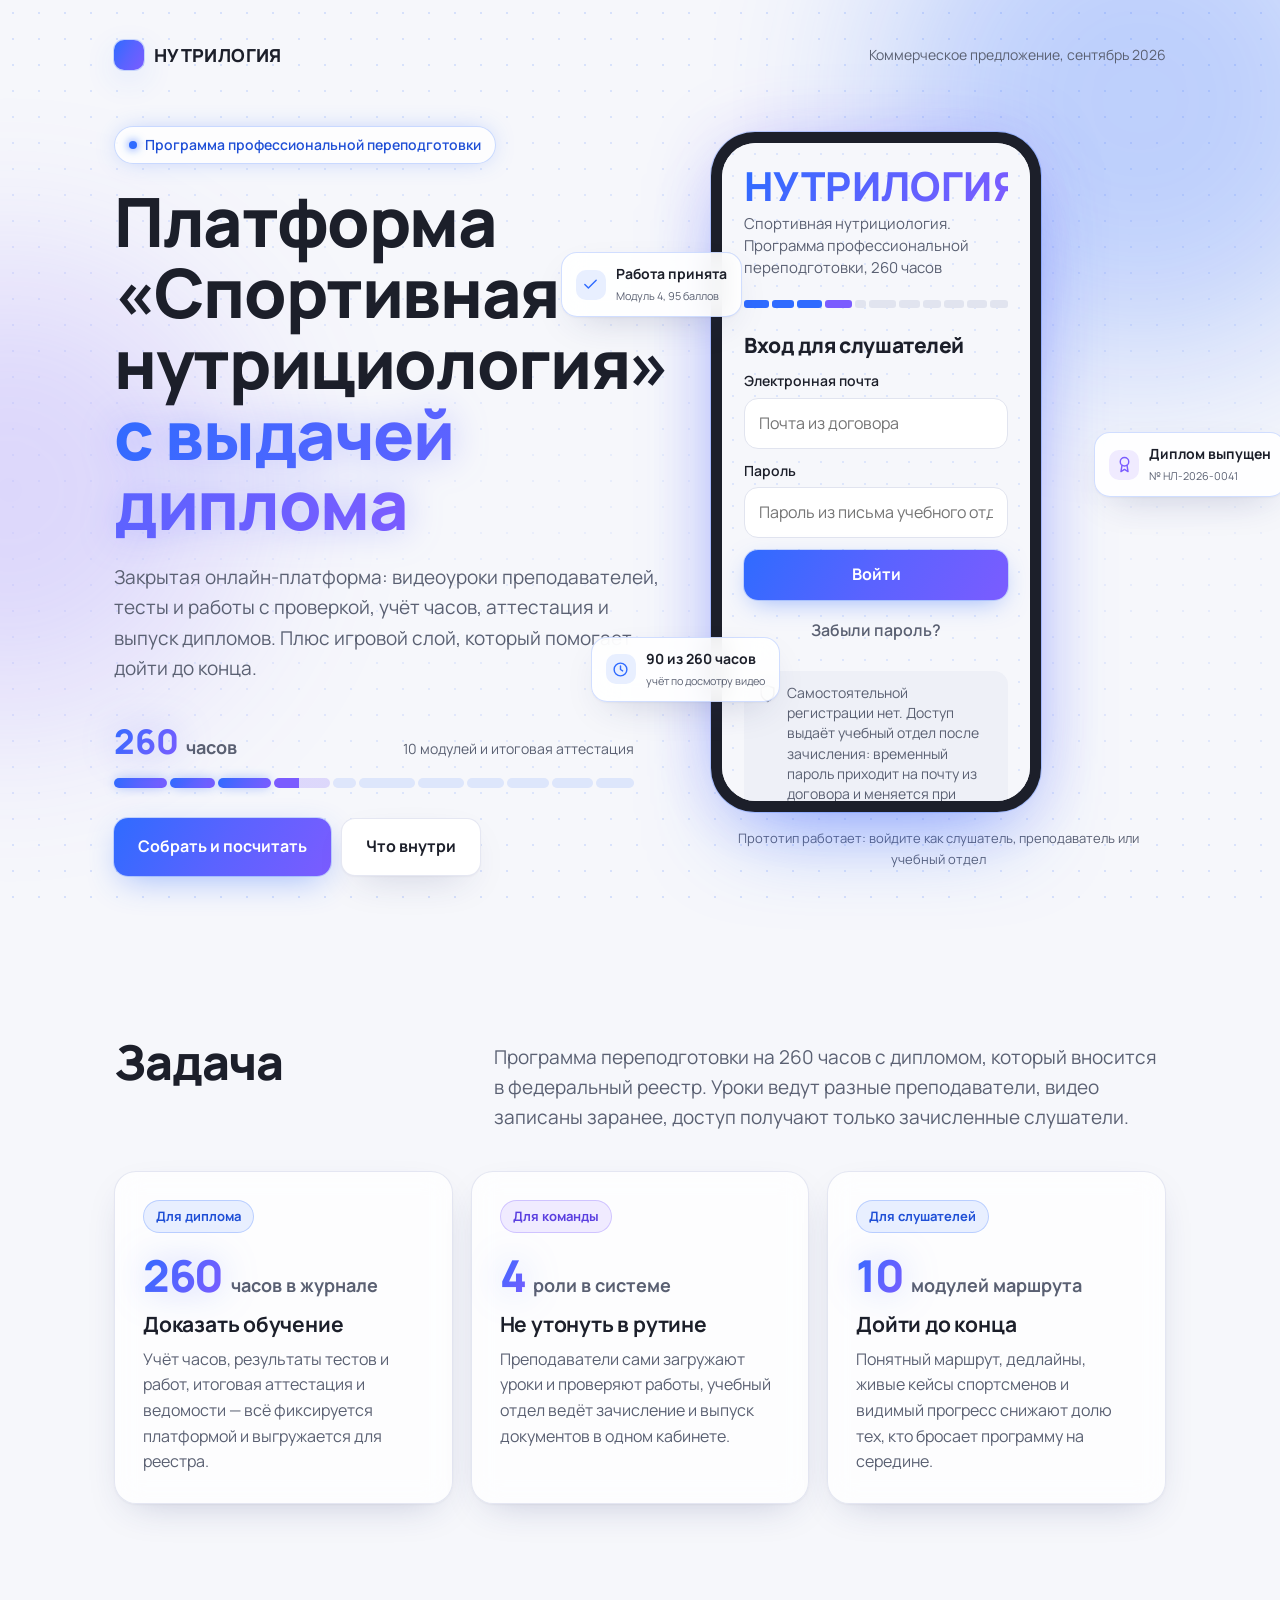
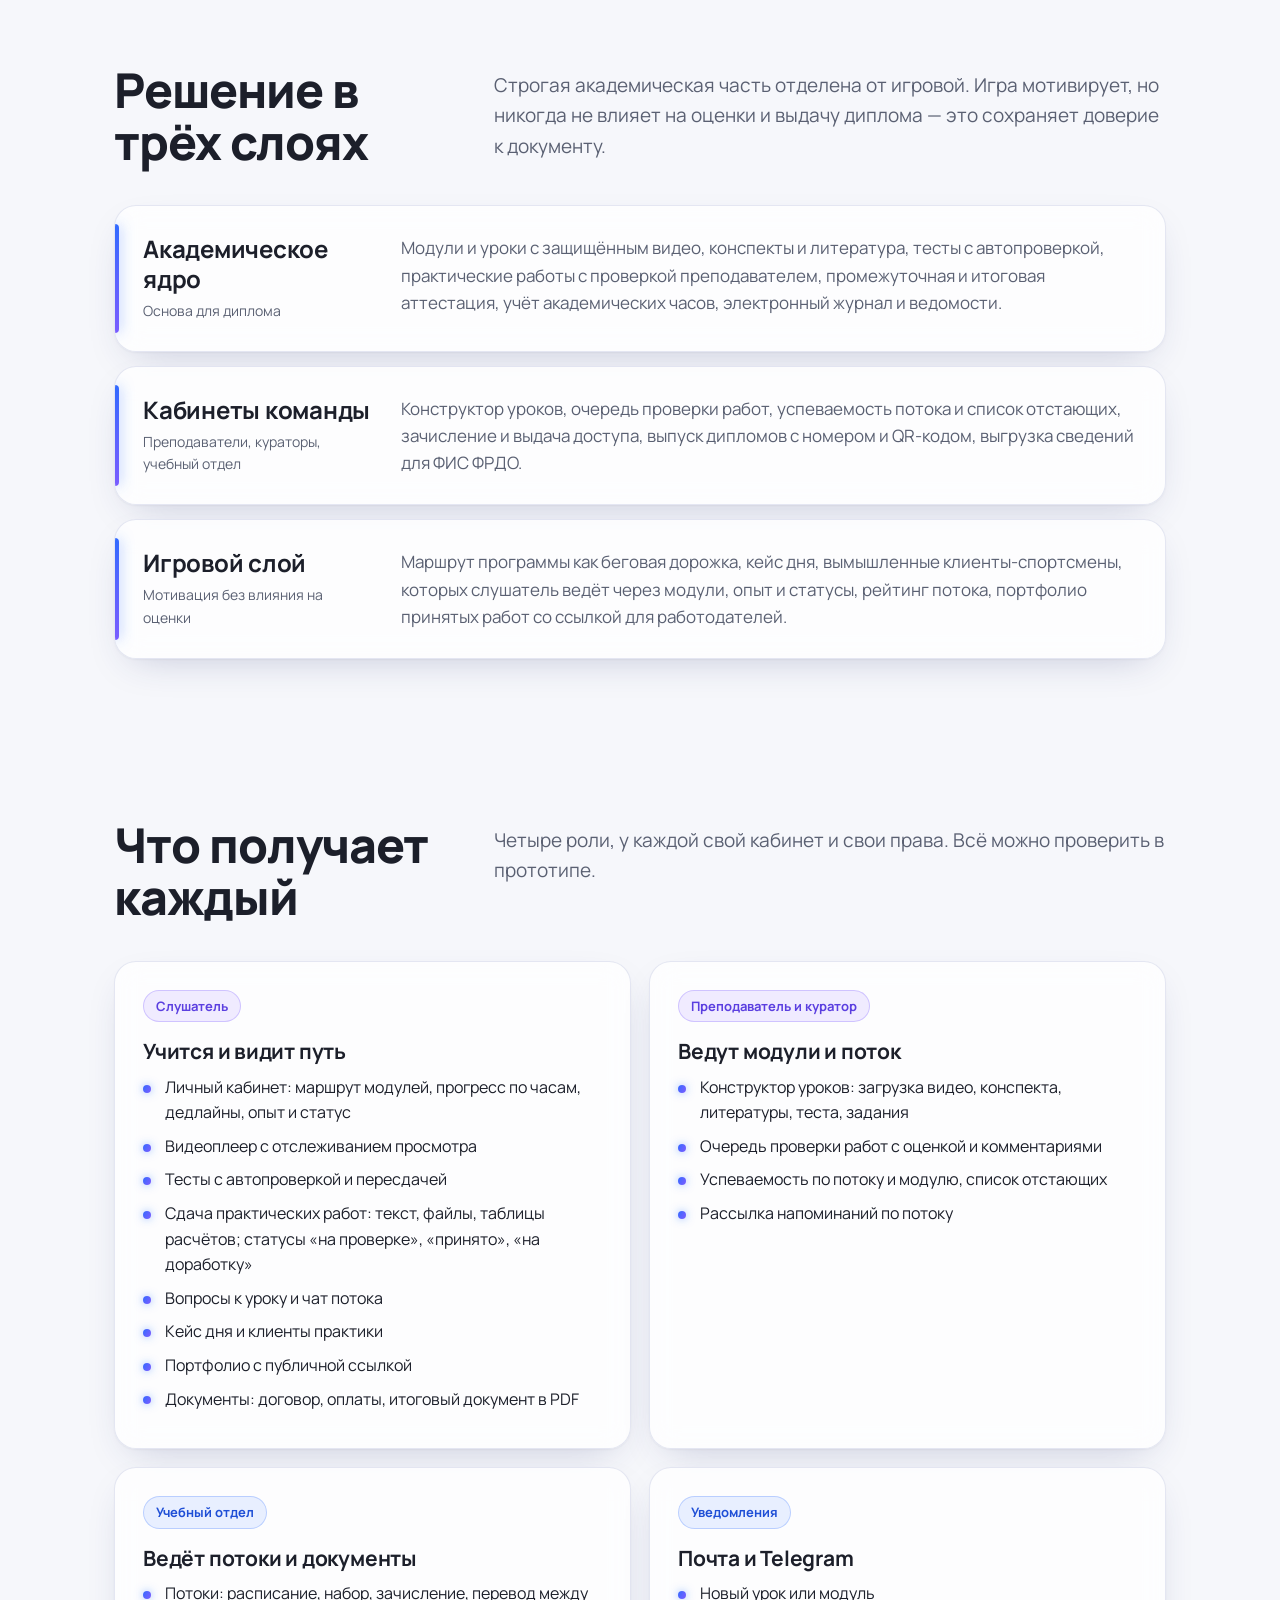
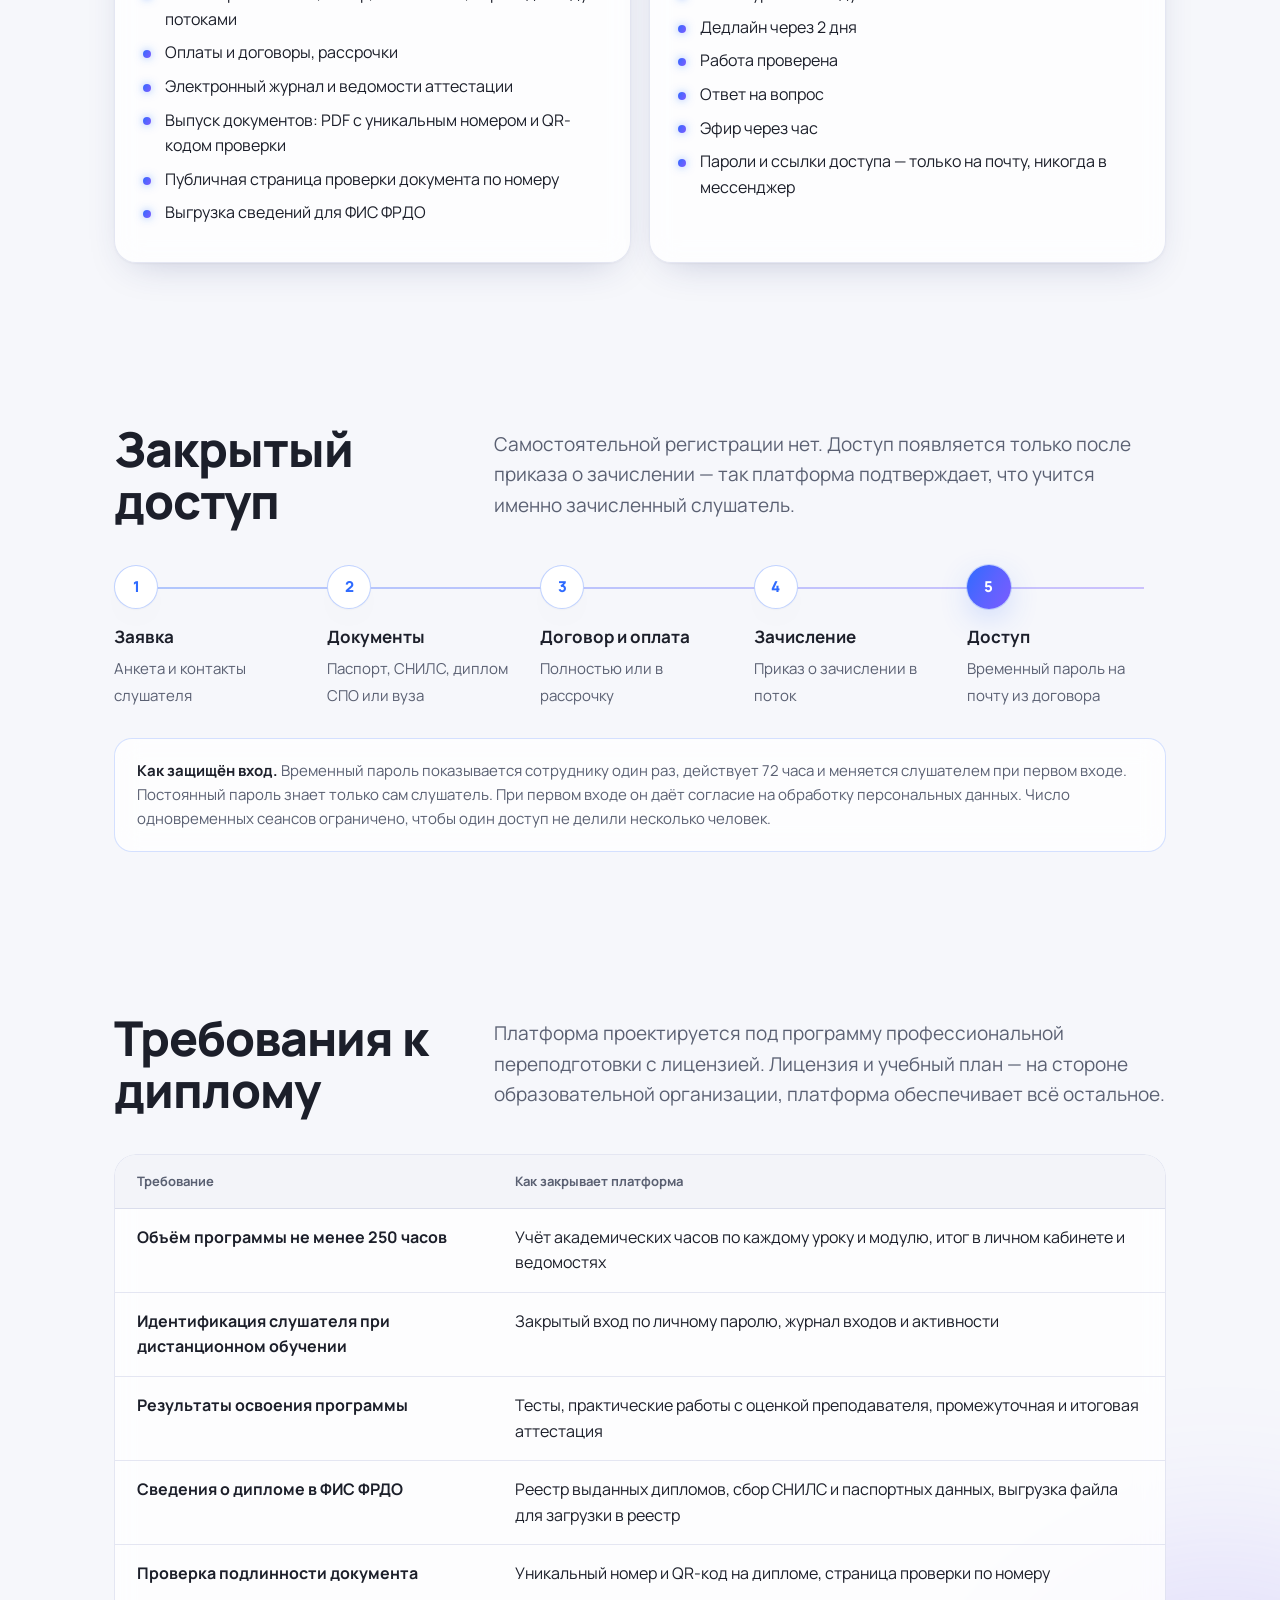
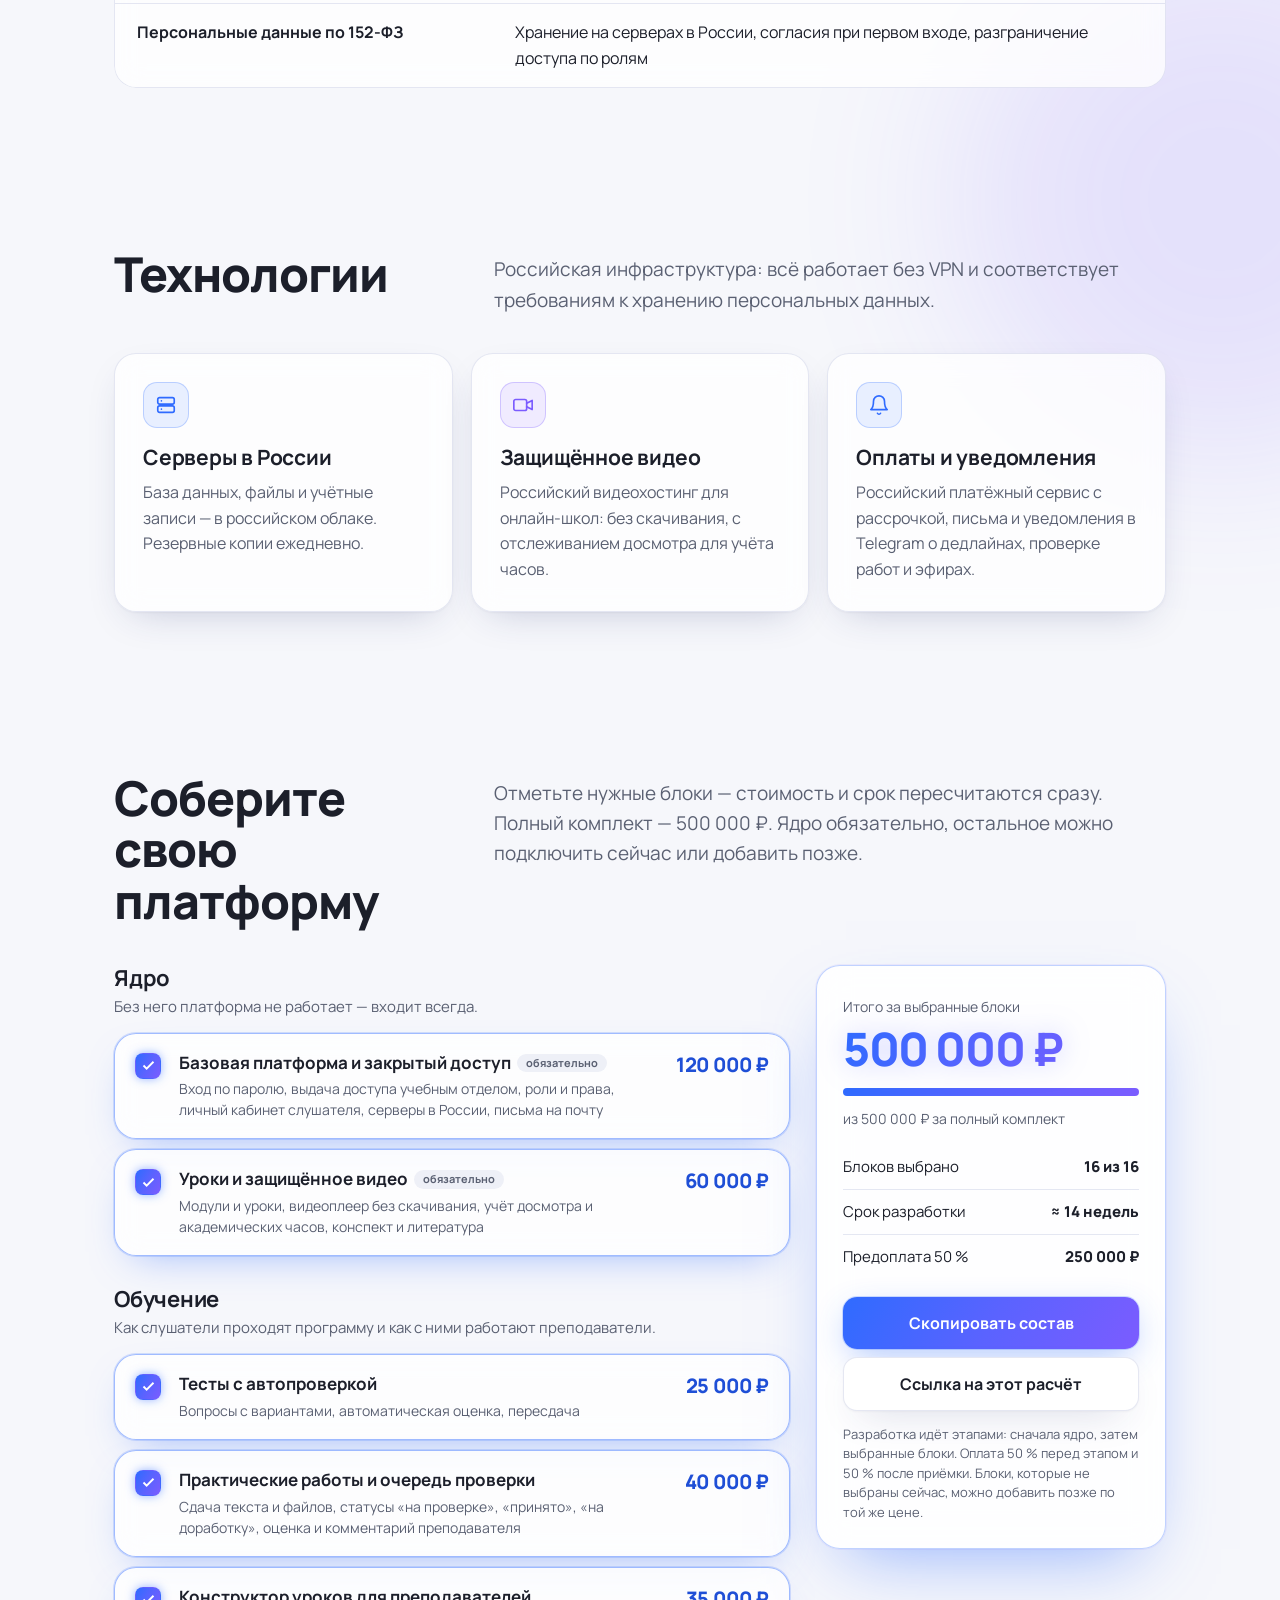
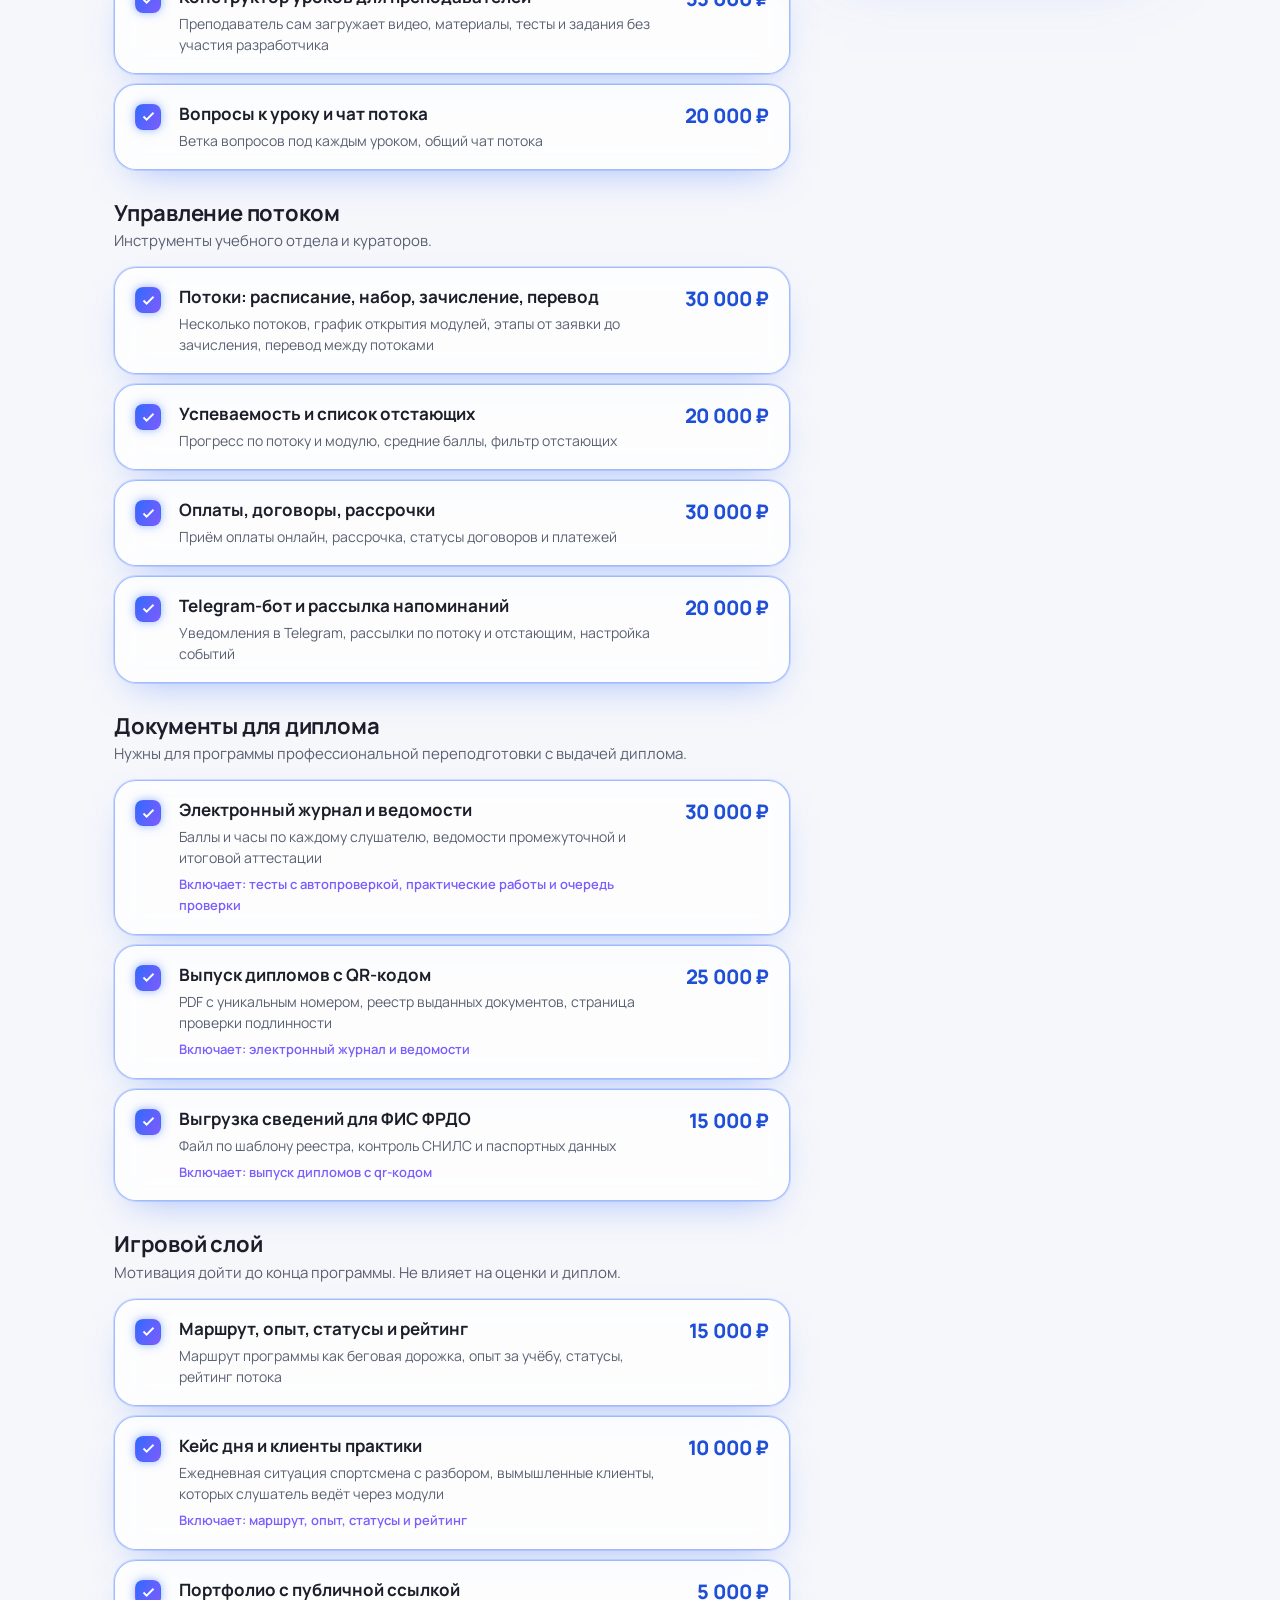
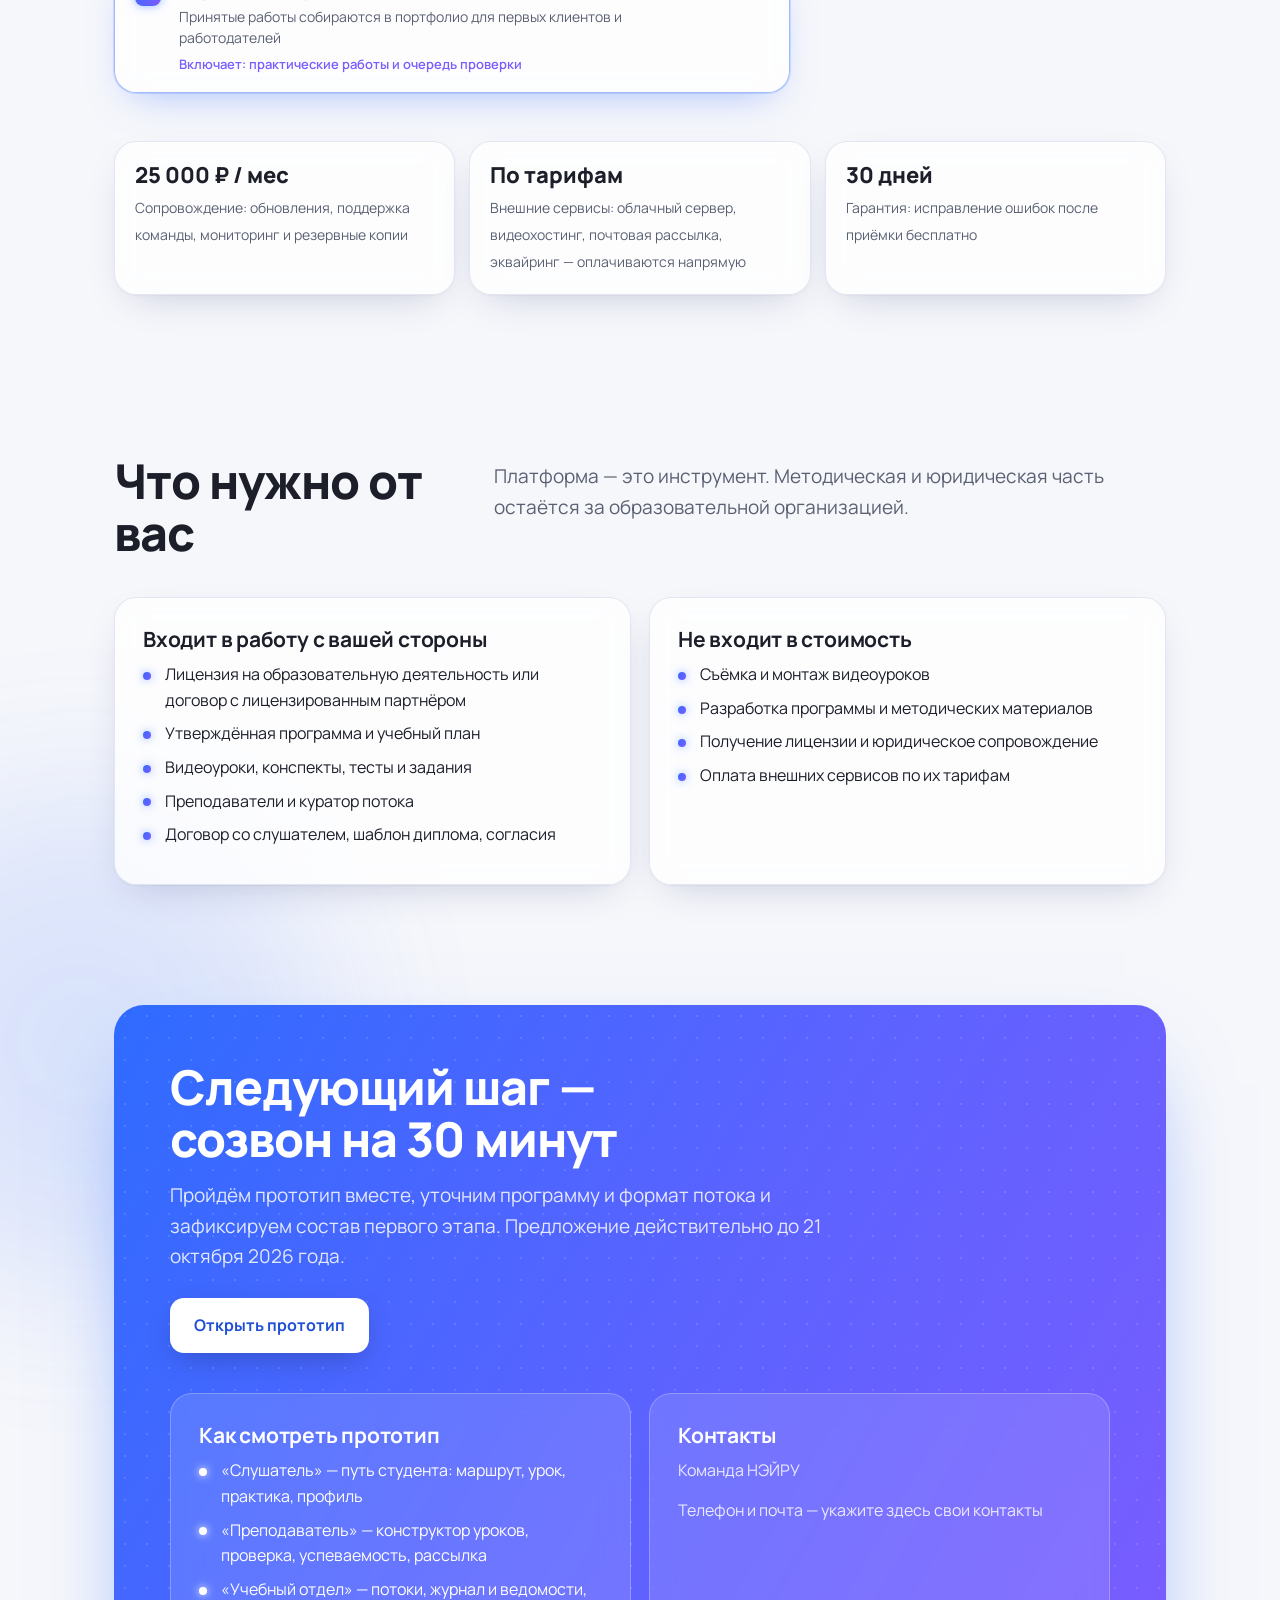
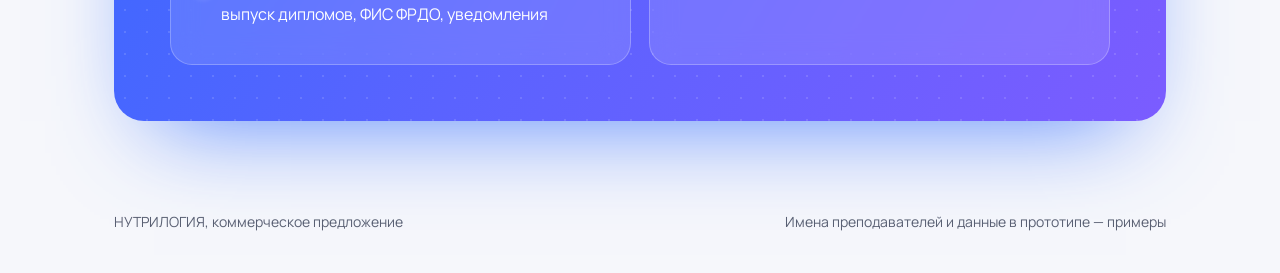
==== index.html @ 63c5af73 "Add files via upload" ====
<!doctype html>
<html lang="ru">
<head>
<meta charset="utf-8">
<meta name="viewport" content="width=device-width, initial-scale=1, viewport-fit=cover">
<title>НУТРИЛОГИЯ — коммерческое предложение</title>
<meta name="description" content="Платформа профессиональной переподготовки «Спортивная нутрициология»: коммерческое предложение и прототип.">
<link rel="preconnect" href="https://fonts.googleapis.com">
<link rel="preconnect" href="https://fonts.gstatic.com" crossorigin>
<link href="https://fonts.googleapis.com/css2?family=Manrope:wght@400;500;600;700;800&display=swap" rel="stylesheet">
<style>
:root{
  color-scheme:light;
  --bg:#F6F7FB; --surface:rgba(255,255,255,.78); --solid:#FFFFFF; --surface2:#EEF0F7;
  --ink:#1C1F2A; --muted:#5A6072; --line:rgba(70,86,160,.14);
  --blue:#2F6BFF; --blue-d:#1F4FD6; --violet:#7B5CFF;
  --blue-soft:#E8EFFF; --violet-soft:#F0EBFF;
  --grad:linear-gradient(120deg,#2F6BFF 0%,#5A63FF 50%,#7B5CFF 100%);
  --glow:0 0 0 1px rgba(47,107,255,.22),0 10px 34px -8px rgba(47,107,255,.45);
  --shadow:0 1px 2px rgba(28,31,42,.04),0 14px 40px -18px rgba(40,50,110,.28);
  --font:'Manrope','Segoe UI',Roboto,Arial,sans-serif;
  box-sizing:border-box;
  padding-top:env(safe-area-inset-top,0px);
  padding-bottom:env(safe-area-inset-bottom,0px);
}
html{scroll-padding-top:env(safe-area-inset-top,0px);scroll-behavior:smooth}
*,*::before,*::after{box-sizing:inherit}
body{margin:0;background:var(--bg);color:var(--ink);font-family:var(--font);font-size:17px;line-height:1.6;-webkit-font-smoothing:antialiased;position:relative;overflow-x:hidden}
body::before{content:"";position:fixed;inset:0;z-index:-2;background-image:radial-gradient(rgba(47,107,255,.16) 1px,transparent 1.2px);background-size:26px 26px;mask-image:linear-gradient(180deg,#000 0%,rgba(0,0,0,.35) 60%,#000 100%);-webkit-mask-image:linear-gradient(180deg,#000 0%,rgba(0,0,0,.35) 60%,#000 100%)}
.bgfx{position:absolute;inset:0;overflow:hidden;z-index:-1;pointer-events:none}
html{overflow-x:hidden}
.blob{position:absolute;z-index:-1;border-radius:50%;filter:blur(90px);opacity:.45;pointer-events:none}
.b1{width:520px;height:520px;background:#2F6BFF;top:-160px;right:-120px;opacity:.28}
.b2{width:460px;height:460px;background:#7B5CFF;top:260px;left:-220px;opacity:.2}
.b3{width:520px;height:520px;background:#7B5CFF;right:-200px;top:48%;opacity:.14}
.b4{width:480px;height:480px;background:#2F6BFF;left:-160px;bottom:6%;opacity:.14}
a{color:inherit}
a:focus-visible,button:focus-visible{outline:3px solid var(--blue);outline-offset:3px;border-radius:8px}
.wrap{max-width:1100px;margin:0 auto;padding:0 24px}
h1,h2,h3{font-family:var(--font);font-weight:800;margin:0;letter-spacing:-.02em}
h1{font-size:clamp(40px,5.4vw,68px);line-height:1.04}
h2{font-size:clamp(32px,4vw,48px);line-height:1.08}
h3{font-size:21px;line-height:1.25;font-weight:700;letter-spacing:-.01em}
p{margin:0 0 14px}
.lead{font-size:19px;line-height:1.6;color:var(--muted);max-width:56ch}
.gr{background:var(--grad);-webkit-background-clip:text;background-clip:text;color:transparent;filter:drop-shadow(0 0 18px rgba(90,99,255,.35))}
.num{font-weight:800;letter-spacing:-.02em}

/* glass card */
.glass,.box,.layer,.blk,.tbl,.extra div,.stage{background:var(--surface);-webkit-backdrop-filter:blur(14px);backdrop-filter:blur(14px);border:1px solid var(--line);border-radius:22px;box-shadow:var(--shadow)}
.float-hover{transition:transform .25s ease,box-shadow .25s ease}
.box,.layer{transition:transform .25s ease,box-shadow .25s ease}
.box:hover,.layer:hover{transform:translateY(-3px);box-shadow:0 1px 2px rgba(28,31,42,.04),0 22px 50px -20px rgba(40,50,110,.38)}

/* hero */
.hero{position:relative;padding:40px 0 80px}
.nav{display:flex;justify-content:space-between;align-items:center;margin-bottom:56px}
.logo{display:flex;align-items:center;gap:10px;font-weight:800;font-size:18px;letter-spacing:.02em}
.logo i{width:30px;height:30px;border-radius:10px;background:var(--grad);box-shadow:var(--glow);display:block}
.nav span{font-size:14px;color:var(--muted)}
.hero .grid{display:grid;grid-template-columns:1.1fr .9fr;gap:40px;align-items:center}
.pill{display:inline-flex;align-items:center;gap:8px;border-radius:999px;padding:7px 14px;font-size:14px;font-weight:600;background:var(--surface);border:1px solid rgba(47,107,255,.25);color:var(--blue-d);margin-bottom:22px;box-shadow:0 0 24px -6px rgba(47,107,255,.35)}
.pill i{width:8px;height:8px;border-radius:50%;background:var(--blue);box-shadow:0 0 10px var(--blue)}
.hero .lead{margin-top:22px}
.prog{max-width:520px;margin:30px 0 30px}
.prog .row{display:flex;justify-content:space-between;align-items:baseline;margin-bottom:10px}
.prog .row b{font-size:34px;font-weight:800}
.prog .row b .u{font-size:18px;color:var(--muted);font-weight:700}
.prog .row small{color:var(--muted);font-size:14px}
.track{display:flex;gap:3px}
.track i{height:10px;border-radius:5px;background:rgba(47,107,255,.12)}
.track i.d{background:var(--grad);box-shadow:0 0 12px -2px rgba(47,107,255,.6)}
.track i.c{background:linear-gradient(90deg,#7B5CFF 45%,rgba(123,92,255,.2) 45%)}
.ctas{display:flex;gap:10px;flex-wrap:wrap}
.btn{display:inline-flex;align-items:center;justify-content:center;gap:8px;border-radius:14px;padding:15px 24px;font-weight:700;font-size:16px;text-decoration:none;border:0;cursor:pointer;font-family:var(--font);transition:transform .15s,box-shadow .2s}
.btn:active{transform:scale(.98)}
.btn-main{background:var(--grad);color:#fff;box-shadow:var(--glow)}
.btn-main:hover{box-shadow:0 0 0 1px rgba(47,107,255,.3),0 14px 44px -8px rgba(90,99,255,.65)}
.btn-line{background:var(--solid);color:var(--ink);border:1px solid var(--line);box-shadow:var(--shadow)}
.btn-line:hover{border-color:rgba(47,107,255,.4)}
.stage-wrap{position:relative;justify-self:center}
.phone{width:330px;height:680px;border-radius:44px;background:#1C1F2A;padding:11px;box-shadow:0 0 0 1px rgba(47,107,255,.25),0 40px 90px -30px rgba(47,107,255,.55),0 0 80px -20px rgba(123,92,255,.4);position:relative}
.phone iframe{width:100%;height:100%;border:0;border-radius:34px;background:#F6F7FB;display:block}
.chipf{position:absolute;display:flex;gap:10px;align-items:center;background:rgba(255,255,255,.9);-webkit-backdrop-filter:blur(12px);backdrop-filter:blur(12px);border:1px solid rgba(47,107,255,.22);border-radius:16px;padding:10px 14px;font-size:13px;box-shadow:var(--shadow);white-space:nowrap;animation:hover 6s ease-in-out infinite}
.chipf b{display:block;font-size:14px}
.chipf small{color:var(--muted)}
.chipf .ic{width:30px;height:30px;border-radius:10px;display:grid;place-items:center;flex:none}
.chipf .ic svg{width:17px;height:17px;stroke:currentColor;fill:none;stroke-width:2;stroke-linecap:round;stroke-linejoin:round}
.cf1{left:-150px;top:120px}
.cf2{right:-120px;top:300px;animation-delay:-2s}
.cf3{left:-120px;bottom:110px;animation-delay:-4s}
.ic-b{background:var(--blue-soft);color:var(--blue)}
.ic-v{background:var(--violet-soft);color:var(--violet)}
@keyframes hover{50%{transform:translateY(-8px)}}
.phone-cap{text-align:center;font-size:13px;color:var(--muted);margin-top:16px}

/* sections */
section.s{padding:80px 0;position:relative}
.s-head{display:grid;grid-template-columns:340px 1fr;gap:40px;align-items:start;margin-bottom:38px}
.s-head .lead{margin:6px 0 0}
.grid2{display:grid;grid-template-columns:repeat(2,1fr);gap:18px}
.grid3{display:grid;grid-template-columns:repeat(3,1fr);gap:18px}
.box{padding:28px}
.box h3{margin-bottom:10px}
.big{display:block;font-size:44px;font-weight:800;line-height:1;letter-spacing:-.03em;margin:4px 0 14px}
.big small{font-size:18px;color:var(--muted);font-weight:700;letter-spacing:0}
.box ul{margin:0;padding:0;list-style:none}
.box li{margin-bottom:8px;padding-left:22px;position:relative;font-size:16px}
.box li::before{content:"";position:absolute;left:0;top:.62em;width:8px;height:8px;border-radius:50%;background:var(--grad);box-shadow:0 0 8px rgba(47,107,255,.5)}
.box p{color:var(--muted);font-size:16px}
.box p:last-child{margin-bottom:0}
.tag{display:inline-flex;align-items:center;gap:6px;border-radius:999px;padding:5px 12px;font-size:13px;font-weight:700;margin-bottom:16px;border:1px solid}
.t-blue{background:var(--blue-soft);color:var(--blue-d);border-color:rgba(47,107,255,.25)}
.t-vio{background:var(--violet-soft);color:#5B3FE0;border-color:rgba(123,92,255,.28)}
.bi{width:46px;height:46px;border-radius:14px;display:grid;place-items:center;margin-bottom:16px;border:1px solid rgba(47,107,255,.25);background:var(--blue-soft);color:var(--blue)}
.bi.v{border-color:rgba(123,92,255,.28);background:var(--violet-soft);color:var(--violet)}
.bi svg{width:22px;height:22px;stroke:currentColor;fill:none;stroke-width:1.8;stroke-linecap:round;stroke-linejoin:round}

.layers{display:grid;gap:14px}
.layer{display:grid;grid-template-columns:230px 1fr;gap:28px;padding:28px;position:relative;overflow:hidden}
.layer::before{content:"";position:absolute;left:0;top:18px;bottom:18px;width:4px;border-radius:0 4px 4px 0;background:var(--grad);box-shadow:0 0 14px rgba(47,107,255,.6)}
.layer h3{font-size:24px}
.layer .k{font-size:14px;color:var(--muted);margin-top:6px}
.layer p{margin:0;color:var(--muted)}

.flow{display:grid;grid-template-columns:repeat(5,1fr);gap:14px;position:relative}
.flow::before{content:"";position:absolute;left:22px;right:22px;top:22px;height:2px;background:linear-gradient(90deg,#2F6BFF,#7B5CFF);opacity:.35}
.flow div{position:relative}
.flow .n{width:44px;height:44px;border-radius:50%;display:grid;place-items:center;font-weight:800;background:var(--solid);border:1px solid rgba(47,107,255,.3);color:var(--blue);margin-bottom:14px;position:relative;box-shadow:var(--shadow)}
.flow div:last-child .n{background:var(--grad);color:#fff;border:0;box-shadow:var(--glow)}
.flow b{display:block;font-size:17px;margin-bottom:4px}
.flow span{font-size:15px;color:var(--muted)}
.note{background:var(--surface);-webkit-backdrop-filter:blur(12px);backdrop-filter:blur(12px);border:1px solid rgba(47,107,255,.2);border-radius:18px;padding:20px 22px;font-size:15px;color:var(--muted);margin-top:30px}
.note b{color:var(--ink)}

.tbl{width:100%;border-collapse:separate;border-spacing:0;overflow:hidden}
.tbl th,.tbl td{text-align:left;padding:16px 22px;border-bottom:1px solid var(--line);vertical-align:top;font-size:16px}
.tbl th{font-size:13px;color:var(--muted);font-weight:700;background:rgba(238,240,247,.7)}
.tbl tr:last-child td{border-bottom:0}
.tbl td:first-child{font-weight:700;width:36%}
.scroll{overflow-x:auto;border-radius:22px}

.extra{display:grid;grid-template-columns:repeat(3,1fr);gap:14px;margin-top:18px}
.extra div{padding:20px}
.extra b{display:block;font-size:22px;font-weight:800;line-height:1.2;margin-bottom:4px}
.extra span{font-size:14px;color:var(--muted)}

/* конструктор */
.cfg{display:grid;grid-template-columns:1fr 350px;gap:26px;align-items:start}
.grp{margin-bottom:30px}
.grp h3{font-size:22px;margin-bottom:2px}
.grp>p{color:var(--muted);font-size:15px;margin:0 0 14px}
.blk{display:grid;grid-template-columns:28px 1fr auto;gap:16px;align-items:start;padding:18px 20px;margin-bottom:10px;cursor:pointer;transition:border-color .2s,box-shadow .2s,transform .2s;position:relative}
.blk:hover{transform:translateY(-2px)}
.blk.on{border-color:rgba(47,107,255,.45);box-shadow:0 0 0 1px rgba(47,107,255,.18),0 16px 40px -20px rgba(47,107,255,.5)}
.blk.req{cursor:default}
.blk input{position:absolute;opacity:0;pointer-events:none}
.box-ch{width:26px;height:26px;border-radius:8px;border:1.5px solid rgba(70,86,160,.3);display:grid;place-items:center;margin-top:1px;background:var(--solid)}
.box-ch svg{width:15px;height:15px;stroke:#fff;stroke-width:3;fill:none;opacity:0}
.blk.on .box-ch{background:var(--grad);border-color:transparent;box-shadow:0 0 10px rgba(47,107,255,.5)}
.blk.on .box-ch svg{opacity:1}
.blk:has(input:focus-visible){outline:3px solid var(--blue);outline-offset:2px}
.blk b{display:block;font-size:17px;line-height:1.35}
.blk .d{display:block;color:var(--muted);font-size:14px;margin-top:4px;line-height:1.5}
.blk .dep{display:block;color:var(--violet);font-size:13px;margin-top:6px;font-weight:600}
.blk .pr{font-weight:800;font-size:20px;white-space:nowrap;line-height:1.3;letter-spacing:-.01em}
.blk.on .pr{color:var(--blue-d)}
.blk .req-t{display:inline-block;font-size:11px;font-weight:700;border-radius:999px;padding:2px 9px;background:var(--surface2);color:var(--muted);margin-left:6px;vertical-align:2px}
.sum{position:sticky;top:20px;background:rgba(255,255,255,.88);-webkit-backdrop-filter:blur(16px);backdrop-filter:blur(16px);border:1px solid rgba(47,107,255,.3);border-radius:24px;padding:26px;box-shadow:0 0 0 1px rgba(123,92,255,.08),0 30px 70px -30px rgba(47,107,255,.55)}
.sum small{color:var(--muted);font-size:14px}
.sum .v{font-weight:800;font-size:46px;line-height:1.05;margin:6px 0 2px;letter-spacing:-.03em;background:var(--grad);-webkit-background-clip:text;background-clip:text;color:transparent;filter:drop-shadow(0 0 14px rgba(90,99,255,.3))}
.sum .bar{height:8px;border-radius:4px;background:rgba(47,107,255,.12);overflow:hidden;margin:14px 0 8px}
.sum .bar i{display:block;height:100%;background:var(--grad);box-shadow:0 0 12px rgba(47,107,255,.6);transition:width .3s}
.sum .row{display:flex;justify-content:space-between;font-size:15px;padding:10px 0;border-bottom:1px solid var(--line)}
.sum .row:last-of-type{border:0}
.sum .row b{font-weight:800}
.sum .warn{background:var(--violet-soft);border:1px solid rgba(123,92,255,.25);color:#4B3AAE;border-radius:14px;padding:12px 14px;font-size:13px;margin-top:12px;line-height:1.5}
.sum .btns{display:grid;gap:8px;margin-top:18px}
.sum .pay{font-size:13px;color:var(--muted);margin-top:14px;line-height:1.5}
.mbar{display:none}

/* final */
.final{position:relative;padding:40px 0 90px}
.final-card{position:relative;overflow:hidden;border-radius:30px;padding:56px;background:var(--grad);color:#fff;box-shadow:0 40px 90px -40px rgba(47,107,255,.8)}
.final-card::before{content:"";position:absolute;inset:0;background-image:radial-gradient(rgba(255,255,255,.22) 1px,transparent 1.2px);background-size:22px 22px;opacity:.6}
.final-card>*{position:relative}
.final-card h2{max-width:18ch}
.final-card .lead{color:rgba(255,255,255,.85);margin:16px 0 26px}
.final-card .btn-main{background:#fff;color:var(--blue-d);box-shadow:0 10px 30px -8px rgba(0,0,0,.25)}
.final-card .grid2{margin-top:40px}
.final-card .box{background:rgba(255,255,255,.12);border-color:rgba(255,255,255,.25);box-shadow:none;color:#fff}
.final-card .box li::before{background:#fff;box-shadow:0 0 8px #fff}
.final-card .box p{color:rgba(255,255,255,.85)}
footer{padding:0 0 40px;font-size:14px;color:var(--muted)}
footer .wrap{display:flex;justify-content:space-between;gap:16px;flex-wrap:wrap}

.mob-proto{display:none}
@media (max-width:1100px){.cf1,.cf3{left:-60px}.cf2{right:-40px}}
@media (max-width:900px){
  .hero .grid{grid-template-columns:1fr}
  .stage-wrap,.phone-cap{display:none}
  .mob-proto{display:inline-flex}
  .s-head{grid-template-columns:1fr;gap:12px}
  .grid3{grid-template-columns:1fr}
  .layer{grid-template-columns:1fr;gap:10px}
  .flow{grid-template-columns:1fr;gap:18px}
  .flow::before{left:21px;right:auto;top:22px;bottom:22px;width:2px;height:auto;background:linear-gradient(180deg,#2F6BFF,#7B5CFF)}
  .flow div{display:grid;grid-template-columns:44px 1fr;column-gap:14px}
  .flow .n{grid-row:span 2;margin:0}
  .cfg{grid-template-columns:1fr}
  .sum{position:static}
  .blk{grid-template-columns:28px 1fr;gap:4px 14px}
  .blk .pr{grid-column:2;font-size:19px}
  .extra{grid-template-columns:1fr}
  .final-card{padding:34px 24px}
  .mbar{display:flex;position:fixed;left:0;right:0;bottom:0;z-index:10;align-items:center;justify-content:space-between;gap:12px;background:rgba(255,255,255,.9);-webkit-backdrop-filter:blur(14px);backdrop-filter:blur(14px);border-top:1px solid rgba(47,107,255,.2);padding:12px 18px calc(12px + env(safe-area-inset-bottom,0px))}
  .mbar small{display:block;color:var(--muted);font-size:12px}
  .mbar b{font-size:24px;font-weight:800;background:var(--grad);-webkit-background-clip:text;background-clip:text;color:transparent}
  .mbar .btn{padding:11px 18px}
  body.cfg-hidden .mbar{display:none}
}
@media (max-width:620px){
  .grid2{grid-template-columns:1fr}
  section.s{padding:56px 0}
  .wrap{padding:0 18px}
  .nav{margin-bottom:36px}
}
@media print{.stage-wrap,.phone-cap,.ctas,.mbar,.sum .btns,.blob{display:none}section.s{padding:28px 0;break-inside:avoid}}
@media (prefers-reduced-motion: reduce){html{scroll-behavior:auto}.chipf{animation:none}.box,.layer,.blk{transition:none}}
</style>
</head>
<body>

<div class="bgfx" aria-hidden="true"><div class="blob b1"></div><div class="blob b2"></div><div class="blob b3"></div><div class="blob b4"></div></div>
<header class="hero">
  <div class="wrap">
    <div class="nav"><div class="logo"><i></i>НУТРИЛОГИЯ</div><span>Коммерческое предложение, сентябрь 2026</span></div>
    <div class="grid">
      <div>
        <div class="pill"><i></i>Программа профессиональной переподготовки</div>
        <h1>Платформа «Спортивная нутрициология» <span class="gr">с выдачей диплома</span></h1>
        <p class="lead">Закрытая онлайн-платформа: видеоуроки преподавателей, тесты и работы с проверкой, учёт часов, аттестация и выпуск дипломов. Плюс игровой слой, который помогает дойти до конца.</p>
        <div class="prog" aria-hidden="true">
          <div class="row"><b><span class="gr">260</span> <span class="u">часов</span></b><small>10 модулей и итоговая аттестация</small></div>
          <div class="track"><i class="d" style="flex:28"></i><i class="d" style="flex:24"></i><i class="d" style="flex:28"></i><i class="c" style="flex:30"></i><i style="flex:12"></i><i style="flex:30"></i><i style="flex:24"></i><i style="flex:20"></i><i style="flex:22"></i><i style="flex:22"></i><i style="flex:20"></i></div>
        </div>
        <div class="ctas">
          <a class="btn btn-main" href="#price">Собрать и посчитать</a>
          <a class="btn btn-line mob-proto" href="prototype.html">Открыть прототип</a>
          <a class="btn btn-line" href="#roles">Что внутри</a>
        </div>
      </div>
      <div>
        <div class="stage-wrap">
          <div class="phone"><iframe src="prototype.html" title="Интерактивный прототип платформы" loading="lazy"></iframe></div>
          <div class="chipf cf1"><span class="ic ic-b"><svg viewBox="0 0 24 24"><path d="M20 6 9 17l-5-5"/></svg></span><span><b>Работа принята</b><small>Модуль 4, 95 баллов</small></span></div>
          <div class="chipf cf2"><span class="ic ic-v"><svg viewBox="0 0 24 24"><circle cx="12" cy="8" r="6"/><path d="M15.5 13 17 22l-5-3-5 3 1.5-9"/></svg></span><span><b>Диплом выпущен</b><small>№ НЛ-2026-0041</small></span></div>
          <div class="chipf cf3"><span class="ic ic-b"><svg viewBox="0 0 24 24"><circle cx="12" cy="12" r="9"/><path d="M12 7v5l3 2"/></svg></span><span><b>90 из 260 часов</b><small>учёт по досмотру видео</small></span></div>
        </div>
        <div class="phone-cap">Прототип работает: войдите как слушатель, преподаватель или учебный отдел</div>
      </div>
    </div>
  </div>
</header>

<main>
<section class="s">
  <div class="wrap">
    <div class="s-head">
      <h2>Задача</h2>
      <p class="lead">Программа переподготовки на 260 часов с дипломом, который вносится в федеральный реестр. Уроки ведут разные преподаватели, видео записаны заранее, доступ получают только зачисленные слушатели.</p>
    </div>
    <div class="grid3">
      <div class="box"><span class="tag t-blue">Для диплома</span><span class="big"><span class="gr">260</span> <small>часов в журнале</small></span><h3>Доказать обучение</h3><p>Учёт часов, результаты тестов и работ, итоговая аттестация и ведомости — всё фиксируется платформой и выгружается для реестра.</p></div>
      <div class="box"><span class="tag t-vio">Для команды</span><span class="big"><span class="gr">4</span> <small>роли в системе</small></span><h3>Не утонуть в рутине</h3><p>Преподаватели сами загружают уроки и проверяют работы, учебный отдел ведёт зачисление и выпуск документов в одном кабинете.</p></div>
      <div class="box"><span class="tag t-blue">Для слушателей</span><span class="big"><span class="gr">10</span> <small>модулей маршрута</small></span><h3>Дойти до конца</h3><p>Понятный маршрут, дедлайны, живые кейсы спортсменов и видимый прогресс снижают долю тех, кто бросает программу на середине.</p></div>
    </div>
  </div>
</section>

<section class="s">
  <div class="wrap">
    <div class="s-head">
      <h2>Решение в трёх слоях</h2>
      <p class="lead">Строгая академическая часть отделена от игровой. Игра мотивирует, но никогда не влияет на оценки и выдачу диплома — это сохраняет доверие к документу.</p>
    </div>
    <div class="layers">
      <div class="layer core"><div><h3>Академическое ядро</h3><div class="k">Основа для диплома</div></div>
        <p>Модули и уроки с защищённым видео, конспекты и литература, тесты с автопроверкой, практические работы с проверкой преподавателем, промежуточная и итоговая аттестация, учёт академических часов, электронный журнал и ведомости.</p></div>
      <div class="layer team"><div><h3>Кабинеты команды</h3><div class="k">Преподаватели, кураторы, учебный отдел</div></div>
        <p>Конструктор уроков, очередь проверки работ, успеваемость потока и список отстающих, зачисление и выдача доступа, выпуск дипломов с номером и QR-кодом, выгрузка сведений для ФИС ФРДО.</p></div>
      <div class="layer game"><div><h3>Игровой слой</h3><div class="k">Мотивация без влияния на оценки</div></div>
        <p>Маршрут программы как беговая дорожка, кейс дня, вымышленные клиенты-спортсмены, которых слушатель ведёт через модули, опыт и статусы, рейтинг потока, портфолио принятых работ со ссылкой для работодателей.</p></div>
    </div>
  </div>
</section>

<section class="s" id="roles">
  <div class="wrap">
    <div class="s-head">
      <h2>Что получает каждый</h2>
      <p class="lead">Четыре роли, у каждой свой кабинет и свои права. Всё можно проверить в прототипе.</p>
    </div>
    <div class="grid2">
      <div class="box"><span class="tag t-vio">Слушатель</span><h3>Учится и видит путь</h3><ul>
        <li>Личный кабинет: маршрут модулей, прогресс по часам, дедлайны, опыт и статус</li>
        <li>Видеоплеер с отслеживанием просмотра</li>
        <li>Тесты с автопроверкой и пересдачей</li>
        <li>Сдача практических работ: текст, файлы, таблицы расчётов; статусы «на проверке», «принято», «на доработку»</li>
        <li>Вопросы к уроку и чат потока</li>
        <li>Кейс дня и клиенты практики</li>
        <li>Портфолио с публичной ссылкой</li>
        <li>Документы: договор, оплаты, итоговый документ в PDF</li></ul></div>
      <div class="box"><span class="tag t-vio">Преподаватель и куратор</span><h3>Ведут модули и поток</h3><ul>
        <li>Конструктор уроков: загрузка видео, конспекта, литературы, теста, задания</li>
        <li>Очередь проверки работ с оценкой и комментариями</li>
        <li>Успеваемость по потоку и модулю, список отстающих</li>
        <li>Рассылка напоминаний по потоку</li></ul></div>
      <div class="box"><span class="tag t-blue">Учебный отдел</span><h3>Ведёт потоки и документы</h3><ul>
        <li>Потоки: расписание, набор, зачисление, перевод между потоками</li>
        <li>Оплаты и договоры, рассрочки</li>
        <li>Электронный журнал и ведомости аттестации</li>
        <li>Выпуск документов: PDF с уникальным номером и QR-кодом проверки</li>
        <li>Публичная страница проверки документа по номеру</li>
        <li>Выгрузка сведений для ФИС ФРДО</li></ul></div>
      <div class="box"><span class="tag t-blue">Уведомления</span><h3>Почта и Telegram</h3><ul>
        <li>Новый урок или модуль</li><li>Дедлайн через 2 дня</li><li>Работа проверена</li>
        <li>Ответ на вопрос</li><li>Эфир через час</li>
        <li>Пароли и ссылки доступа — только на почту, никогда в мессенджер</li></ul></div>
    </div>
  </div>
</section>

<section class="s">
  <div class="wrap">
    <div class="s-head">
      <h2>Закрытый доступ</h2>
      <p class="lead">Самостоятельной регистрации нет. Доступ появляется только после приказа о зачислении — так платформа подтверждает, что учится именно зачисленный слушатель.</p>
    </div>
    <div class="flow">
      <div><span class="n">1</span><b>Заявка</b><span>Анкета и контакты слушателя</span></div>
      <div><span class="n">2</span><b>Документы</b><span>Паспорт, СНИЛС, диплом СПО или вуза</span></div>
      <div><span class="n">3</span><b>Договор и оплата</b><span>Полностью или в рассрочку</span></div>
      <div><span class="n">4</span><b>Зачисление</b><span>Приказ о зачислении в поток</span></div>
      <div><span class="n">5</span><b>Доступ</b><span>Временный пароль на почту из договора</span></div>
    </div>
    <div class="note"><b>Как защищён вход.</b> Временный пароль показывается сотруднику один раз, действует 72 часа и меняется слушателем при первом входе. Постоянный пароль знает только сам слушатель. При первом входе он даёт согласие на обработку персональных данных. Число одновременных сеансов ограничено, чтобы один доступ не делили несколько человек.</div>
  </div>
</section>

<section class="s">
  <div class="wrap">
    <div class="s-head">
      <h2>Требования к диплому</h2>
      <p class="lead">Платформа проектируется под программу профессиональной переподготовки с лицензией. Лицензия и учебный план — на стороне образовательной организации, платформа обеспечивает всё остальное.</p>
    </div>
    <div class="scroll"><table class="tbl">
      <tr><th>Требование</th><th>Как закрывает платформа</th></tr>
      <tr><td>Объём программы не менее 250 часов</td><td>Учёт академических часов по каждому уроку и модулю, итог в личном кабинете и ведомостях</td></tr>
      <tr><td>Идентификация слушателя при дистанционном обучении</td><td>Закрытый вход по личному паролю, журнал входов и активности</td></tr>
      <tr><td>Результаты освоения программы</td><td>Тесты, практические работы с оценкой преподавателя, промежуточная и итоговая аттестация</td></tr>
      <tr><td>Сведения о дипломе в ФИС ФРДО</td><td>Реестр выданных дипломов, сбор СНИЛС и паспортных данных, выгрузка файла для загрузки в реестр</td></tr>
      <tr><td>Проверка подлинности документа</td><td>Уникальный номер и QR-код на дипломе, страница проверки по номеру</td></tr>
      <tr><td>Персональные данные по 152-ФЗ</td><td>Хранение на серверах в России, согласия при первом входе, разграничение доступа по ролям</td></tr>
    </table></div>
  </div>
</section>

<section class="s">
  <div class="wrap">
    <div class="s-head">
      <h2>Технологии</h2>
      <p class="lead">Российская инфраструктура: всё работает без VPN и соответствует требованиям к хранению персональных данных.</p>
    </div>
    <div class="grid3">
      <div class="box"><span class="bi"><svg viewBox="0 0 24 24"><rect x="3" y="4" width="18" height="7" rx="2"/><rect x="3" y="13" width="18" height="7" rx="2"/><path d="M7 7.5h.01M7 16.5h.01"/></svg></span><h3>Серверы в России</h3><p>База данных, файлы и учётные записи — в российском облаке. Резервные копии ежедневно.</p></div>
      <div class="box"><span class="bi v"><svg viewBox="0 0 24 24"><rect x="2" y="6" width="14" height="12" rx="2"/><path d="m16 10 6-3v10l-6-3"/></svg></span><h3>Защищённое видео</h3><p>Российский видеохостинг для онлайн-школ: без скачивания, с отслеживанием досмотра для учёта часов.</p></div>
      <div class="box"><span class="bi"><svg viewBox="0 0 24 24"><path d="M6 8a6 6 0 0 1 12 0c0 7 3 9 3 9H3s3-2 3-9M10.3 21a1.9 1.9 0 0 0 3.4 0"/></svg></span><h3>Оплаты и уведомления</h3><p>Российский платёжный сервис с рассрочкой, письма и уведомления в Telegram о дедлайнах, проверке работ и эфирах.</p></div>
    </div>
  </div>
</section>

<section class="s" id="price">
  <div class="wrap">
    <div class="s-head">
      <h2>Соберите свою платформу</h2>
      <p class="lead">Отметьте нужные блоки — стоимость и срок пересчитаются сразу. Полный комплект — 500 000 ₽. Ядро обязательно, остальное можно подключить сейчас или добавить позже.</p>
    </div>
    <div class="cfg">
      <div id="cfg-list"></div>
      <aside class="sum" id="sum" aria-live="polite"></aside>
    </div>
    <div class="extra">
      <div><b>25 000 ₽ / мес</b><span>Сопровождение: обновления, поддержка команды, мониторинг и резервные копии</span></div>
      <div><b>По тарифам</b><span>Внешние сервисы: облачный сервер, видеохостинг, почтовая рассылка, эквайринг — оплачиваются напрямую</span></div>
      <div><b>30 дней</b><span>Гарантия: исправление ошибок после приёмки бесплатно</span></div>
    </div>
  </div>
  <div class="mbar" id="mbar"><div><small>Итого</small><b id="mtotal"></b></div><a class="btn btn-main" href="#sum">Состав</a></div>
</section>

<section class="s">
  <div class="wrap">
    <div class="s-head">
      <h2>Что нужно от вас</h2>
      <p class="lead">Платформа — это инструмент. Методическая и юридическая часть остаётся за образовательной организацией.</p>
    </div>
    <div class="grid2">
      <div class="box"><h3>Входит в работу с вашей стороны</h3><ul>
        <li>Лицензия на образовательную деятельность или договор с лицензированным партнёром</li>
        <li>Утверждённая программа и учебный план</li><li>Видеоуроки, конспекты, тесты и задания</li>
        <li>Преподаватели и куратор потока</li><li>Договор со слушателем, шаблон диплома, согласия</li></ul></div>
      <div class="box"><h3>Не входит в стоимость</h3><ul>
        <li>Съёмка и монтаж видеоуроков</li><li>Разработка программы и методических материалов</li>
        <li>Получение лицензии и юридическое сопровождение</li><li>Оплата внешних сервисов по их тарифам</li></ul></div>
    </div>
  </div>
</section>
</main>

<section class="final"><div class="wrap"><div class="final-card">
    <h2>Следующий шаг — созвон на 30 минут</h2>
    <p class="lead">Пройдём прототип вместе, уточним программу и формат потока и зафиксируем состав первого этапа. Предложение действительно до 21 октября 2026 года.</p>
    <div class="ctas"><a class="btn btn-main" href="prototype.html">Открыть прототип</a></div>
    <div class="grid2">
      <div class="box"><h3>Как смотреть прототип</h3><ul>
        <li>«Слушатель» — путь студента: маршрут, урок, практика, профиль</li>
        <li>«Преподаватель» — конструктор уроков, проверка, успеваемость, рассылка</li>
        <li>«Учебный отдел» — потоки, журнал и ведомости, выпуск дипломов, ФИС ФРДО, уведомления</li></ul></div>
      <div class="box"><h3>Контакты</h3><p>Команда НЭЙРУ</p><p>Телефон и почта — укажите здесь свои контакты</p></div>
    </div>
  </div></div></section>

<footer><div class="wrap"><span>НУТРИЛОГИЯ, коммерческое предложение</span><span>Имена преподавателей и данные в прототипе — примеры</span></div></footer>

<script>
const CEIL=500000;
const GROUPS=[
 {t:'Ядро', d:'Без него платформа не работает — входит всегда.', items:[
  {id:'core', n:'Базовая платформа и закрытый доступ', d:'Вход по паролю, выдача доступа учебным отделом, роли и права, личный кабинет слушателя, серверы в России, письма на почту', p:120000, req:true},
  {id:'video', n:'Уроки и защищённое видео', d:'Модули и уроки, видеоплеер без скачивания, учёт досмотра и академических часов, конспект и литература', p:60000, req:true},
 ]},
 {t:'Обучение', d:'Как слушатели проходят программу и как с ними работают преподаватели.', items:[
  {id:'tests', n:'Тесты с автопроверкой', d:'Вопросы с вариантами, автоматическая оценка, пересдача', p:25000},
  {id:'works', n:'Практические работы и очередь проверки', d:'Сдача текста и файлов, статусы «на проверке», «принято», «на доработку», оценка и комментарий преподавателя', p:40000},
  {id:'builder', n:'Конструктор уроков для преподавателей', d:'Преподаватель сам загружает видео, материалы, тесты и задания без участия разработчика', p:35000},
  {id:'qa', n:'Вопросы к уроку и чат потока', d:'Ветка вопросов под каждым уроком, общий чат потока', p:20000},
 ]},
 {t:'Управление потоком', d:'Инструменты учебного отдела и кураторов.', items:[
  {id:'streams', n:'Потоки: расписание, набор, зачисление, перевод', d:'Несколько потоков, график открытия модулей, этапы от заявки до зачисления, перевод между потоками', p:30000},
  {id:'stats', n:'Успеваемость и список отстающих', d:'Прогресс по потоку и модулю, средние баллы, фильтр отстающих', p:20000},
  {id:'pay', n:'Оплаты, договоры, рассрочки', d:'Приём оплаты онлайн, рассрочка, статусы договоров и платежей', p:30000},
  {id:'notify', n:'Telegram-бот и рассылка напоминаний', d:'Уведомления в Telegram, рассылки по потоку и отстающим, настройка событий', p:20000},
 ]},
 {t:'Документы для диплома', d:'Нужны для программы профессиональной переподготовки с выдачей диплома.', diploma:true, items:[
  {id:'journal', n:'Электронный журнал и ведомости', d:'Баллы и часы по каждому слушателю, ведомости промежуточной и итоговой аттестации', p:30000, need:['tests','works']},
  {id:'diploma', n:'Выпуск дипломов с QR-кодом', d:'PDF с уникальным номером, реестр выданных документов, страница проверки подлинности', p:25000, need:['journal']},
  {id:'frdo', n:'Выгрузка сведений для ФИС ФРДО', d:'Файл по шаблону реестра, контроль СНИЛС и паспортных данных', p:15000, need:['diploma']},
 ]},
 {t:'Игровой слой', d:'Мотивация дойти до конца программы. Не влияет на оценки и диплом.', items:[
  {id:'game', n:'Маршрут, опыт, статусы и рейтинг', d:'Маршрут программы как беговая дорожка, опыт за учёбу, статусы, рейтинг потока', p:15000},
  {id:'cases', n:'Кейс дня и клиенты практики', d:'Ежедневная ситуация спортсмена с разбором, вымышленные клиенты, которых слушатель ведёт через модули', p:10000, need:['game']},
  {id:'portfolio', n:'Портфолио с публичной ссылкой', d:'Принятые работы собираются в портфолио для первых клиентов и работодателей', p:5000, need:['works']},
 ]},
];
const ALL=GROUPS.flatMap(g=>g.items), BY=Object.fromEntries(ALL.map(x=>[x.id,x]));
let sel=new Set(ALL.map(x=>x.id));
try{ const h=decodeURIComponent(location.hash); const m=h.match(/cfg=([\w.]*)/); if(m){ sel=new Set(m[1].split('.').filter(k=>BY[k])); } }catch(e){}
ALL.filter(x=>x.req).forEach(x=>sel.add(x.id));
const rub=n=>n.toLocaleString('ru-RU')+' ₽';
const chk='<svg viewBox="0 0 24 24"><path d="M20 6 9 17l-5-5"/></svg>';
function toggle(id){
  const it=BY[id]; if(it.req) return;
  if(sel.has(id)){ sel.delete(id); let ch=true; while(ch){ ch=false; ALL.forEach(x=>{ if(sel.has(x.id)&&x.need&&x.need.some(n=>!sel.has(n))){ sel.delete(x.id); ch=true; } }); } }
  else { const add=k=>{ sel.add(k); (BY[k].need||[]).forEach(add); }; add(id); }
  draw();
}
function draw(){
  document.getElementById('cfg-list').innerHTML=GROUPS.map(g=>`<div class="grp"><h3>${g.t}</h3><p>${g.d}</p>${g.items.map(x=>{const on=sel.has(x.id);
    return `<label class="blk ${on?'on':''} ${x.req?'req':''}"><input type="checkbox" ${on?'checked':''} ${x.req?'disabled':''} onchange="toggle('${x.id}')">
      <span class="box-ch">${chk}</span><span><b>${x.n}${x.req?'<span class="req-t">обязательно</span>':''}</b><span class="d">${x.d}</span>${x.need?`<span class="dep">Включает: ${x.need.map(n=>BY[n].n.toLowerCase()).join(', ')}</span>`:''}</span>
      <span class="pr">${rub(x.p)}</span></label>`;}).join('')}</div>`).join('');
  const tot=ALL.filter(x=>sel.has(x.id)).reduce((a,x)=>a+x.p,0);
  const weeks=Math.max(4,Math.round(14*tot/CEIL));
  const missing=['journal','diploma','frdo'].filter(k=>!sel.has(k));
  const cnt=sel.size;
  document.getElementById('sum').innerHTML=`<small>Итого за выбранные блоки</small><div class="v">${rub(tot)}</div>
    <div class="bar"><i style="width:${tot/CEIL*100}%"></i></div><small>из ${rub(CEIL)} за полный комплект</small>
    <div style="margin-top:14px"><div class="row"><span>Блоков выбрано</span><b>${cnt} из ${ALL.length}</b></div>
    <div class="row"><span>Срок разработки</span><b>≈ ${weeks} недель</b></div>
    <div class="row"><span>Предоплата 50 %</span><b>${rub(Math.round(tot/2))}</b></div></div>
    ${missing.length?`<div class="warn">Без блоков «${missing.map(k=>BY[k].n).join('», «')}» сведения для диплома и ФИС ФРДО придётся готовить вручную.</div>`:''}
    <div class="btns"><button class="btn btn-main" onclick="copyCfg()">Скопировать состав</button>
      <button class="btn btn-line" onclick="shareCfg()">Ссылка на этот расчёт</button></div>
    <div class="pay">Разработка идёт этапами: сначала ядро, затем выбранные блоки. Оплата 50 % перед этапом и 50 % после приёмки. Блоки, которые не выбраны сейчас, можно добавить позже по той же цене.</div>`;
  document.getElementById('mtotal').textContent=rub(tot);
  history.replaceState(null,'',`#cfg=${[...sel].join('.')}`);
}
function summary(){
  const tot=ALL.filter(x=>sel.has(x.id)).reduce((a,x)=>a+x.p,0);
  return 'НУТРИЛОГИЯ — состав платформы\n\n'+GROUPS.map(g=>{const its=g.items.filter(x=>sel.has(x.id)); return its.length?`${g.t}:\n`+its.map(x=>`— ${x.n}: ${rub(x.p)}`).join('\n'):'';}).filter(Boolean).join('\n\n')+`\n\nИтого: ${rub(tot)}\nРасчёт: ${location.href}`;
}
function note(t){ const e=document.createElement('div'); e.textContent=t; e.style.cssText='position:fixed;left:50%;bottom:90px;transform:translateX(-50%);background:#1C1F2A;color:#fff;padding:10px 18px;border-radius:999px;font-size:14px;font-weight:600;z-index:50'; document.body.appendChild(e); setTimeout(()=>e.remove(),1800); }
function copyText(t,msg){ if(navigator.clipboard&&window.isSecureContext){ navigator.clipboard.writeText(t).then(()=>note(msg),()=>fallback(t,msg)); } else fallback(t,msg); }
function fallback(t,msg){ const a=document.createElement('textarea'); a.value=t; a.style.position='fixed'; a.style.opacity='0'; document.body.appendChild(a); a.select(); try{document.execCommand('copy'); note(msg);}catch(e){ note('Скопируйте вручную'); } a.remove(); }
function copyCfg(){ copyText(summary(),'Состав скопирован'); }
function shareCfg(){ copyText(location.href,'Ссылка на расчёт скопирована'); }
draw();
const io=('IntersectionObserver' in window)? new IntersectionObserver(es=>{ es.forEach(e=>document.body.classList.toggle('cfg-hidden',!e.isIntersecting)); }):null;
if(io) io.observe(document.getElementById('price')); 
</script>
</body>
</html>
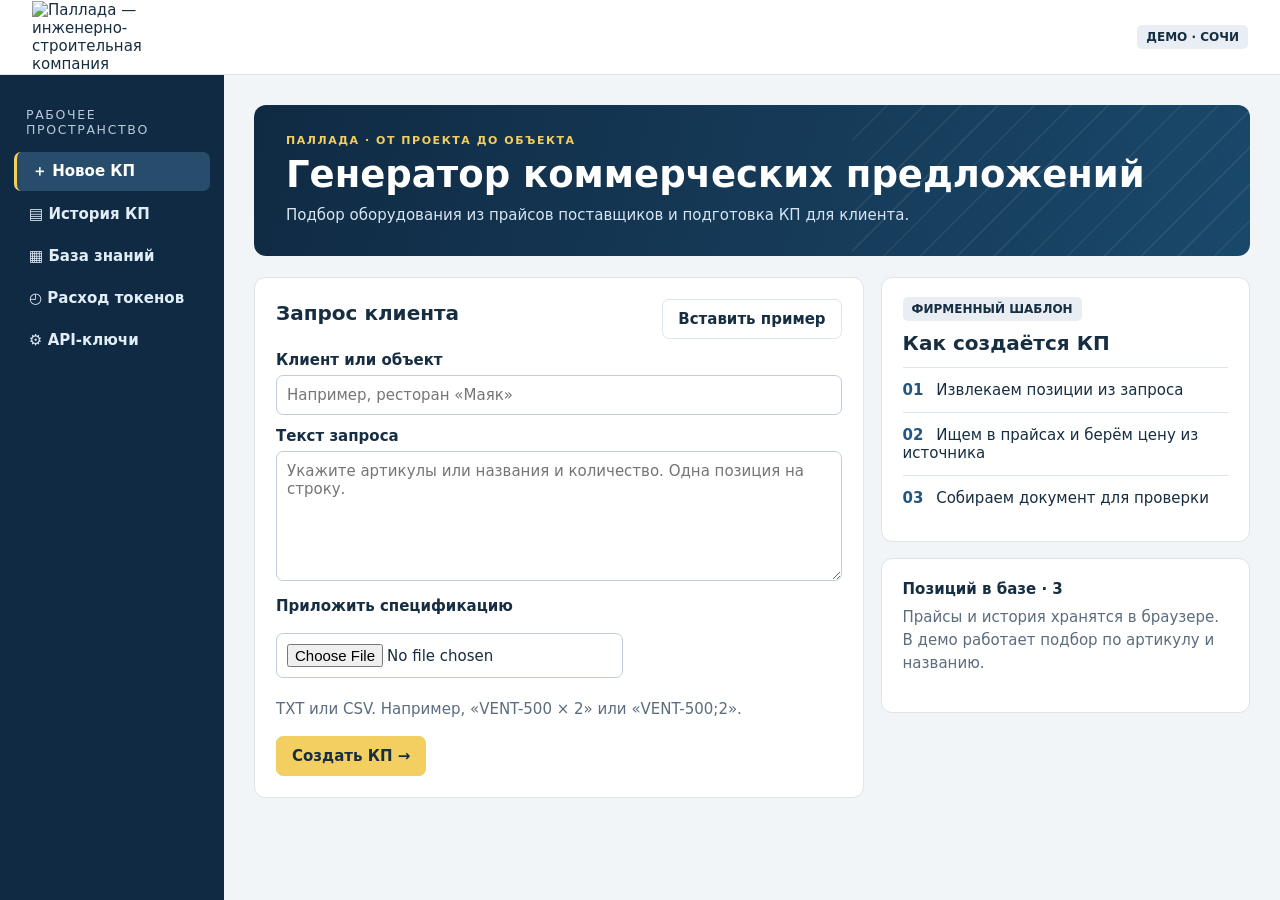
==== commit a14e6d68: "Add Pallada quote generator prototype" ====
--- a/index.html
+++ b/index.html
@@ -1,513 +1,141 @@
-<!doctype html>
-<html lang="ru">
-<head>
-<meta charset="utf-8">
-<meta name="viewport" content="width=device-width, initial-scale=1, viewport-fit=cover">
-<title>НУТРИЛОГИЯ — коммерческое предложение</title>
-<meta name="description" content="Платформа профессиональной переподготовки «Спортивная нутрициология»: коммерческое предложение и прототип.">
-<link rel="preconnect" href="https://fonts.googleapis.com">
-<link rel="preconnect" href="https://fonts.gstatic.com" crossorigin>
-<link href="https://fonts.googleapis.com/css2?family=Manrope:wght@400;500;600;700;800&display=swap" rel="stylesheet">
-<style>
-:root{
-  color-scheme:light;
-  --bg:#F6F7FB; --surface:rgba(255,255,255,.78); --solid:#FFFFFF; --surface2:#EEF0F7;
-  --ink:#1C1F2A; --muted:#5A6072; --line:rgba(70,86,160,.14);
-  --blue:#2F6BFF; --blue-d:#1F4FD6; --violet:#7B5CFF;
-  --blue-soft:#E8EFFF; --violet-soft:#F0EBFF;
-  --grad:linear-gradient(120deg,#2F6BFF 0%,#5A63FF 50%,#7B5CFF 100%);
-  --glow:0 0 0 1px rgba(47,107,255,.22),0 10px 34px -8px rgba(47,107,255,.45);
-  --shadow:0 1px 2px rgba(28,31,42,.04),0 14px 40px -18px rgba(40,50,110,.28);
-  --font:'Manrope','Segoe UI',Roboto,Arial,sans-serif;
-  box-sizing:border-box;
-  padding-top:env(safe-area-inset-top,0px);
-  padding-bottom:env(safe-area-inset-bottom,0px);
+<!doctype html><html lang="ru"><head><meta charset="utf-8"><meta name="viewport" content="width=device-width,initial-scale=1"><title>Паллада · Генератор КП</title><style>
+:root{--nav:#153857;--deep:#102a43;--gold:#f2cf60;--ink:#162d42;--muted:#5b6c7e;--line:#dce4ec;--bg:#f2f5f8}*{box-sizing:border-box}body{margin:0;font:15px system-ui,sans-serif;background:var(--bg);color:var(--ink)}header{height:75px;background:white;border-bottom:1px solid var(--line);display:flex;align-items:center;justify-content:space-between;padding:0 32px;gap:12px}header img{width:181px;display:block}small,.muted{color:var(--muted)}.shell{display:grid;grid-template-columns:224px minmax(0,1fr);min-height:calc(100vh - 75px)}aside{background:var(--deep);padding:24px 14px;color:white}aside small{color:#b8cada;display:block;margin:8px 12px 15px;letter-spacing:.13em}button,.button{font:inherit;font-weight:650;cursor:pointer;border:1px solid var(--line);background:white;color:var(--ink);border-radius:7px;padding:10px 15px;display:inline-block;text-decoration:none}button:hover,.button:hover{filter:brightness(.95)}nav button{display:block;width:100%;text-align:left;background:transparent;border:0;color:#e1edf7;margin:4px 0}nav button.active{background:#284d6c;color:#fff;border-left:3px solid var(--gold)}main{padding:30px;max-width:1450px;width:100%}.hero{background:linear-gradient(105deg,#102a43,#1a486a);color:white;padding:29px 32px;border-radius:12px;margin-bottom:21px;position:relative;overflow:hidden}.hero:after{content:'';position:absolute;inset:0 0 0 60%;pointer-events:none;background:repeating-linear-gradient(135deg,transparent 0 24px,#ffffff14 25px 26px)}.eyebrow{font-size:11px;letter-spacing:.14em;font-weight:800;color:var(--gold)}h1{margin:8px 0;font-size:clamp(26px,4vw,37px);line-height:1.1}h2{font-size:20px;margin:0 0 12px}p{line-height:1.55;margin:8px 0 15px}.hero p{color:#d7e5f2;margin-bottom:0}.cols{display:grid;grid-template-columns:minmax(0,1.65fr) minmax(0,1fr);gap:17px}.card{background:white;border:1px solid var(--line);border-radius:11px;padding:21px;margin-bottom:16px;min-width:0}.row{display:flex;align-items:center;gap:10px;flex-wrap:wrap}.between{justify-content:space-between}.primary{background:var(--gold);border-color:var(--gold)}label{font-weight:650;display:block;margin:12px 0 6px}input,textarea,select{font:inherit;padding:10px;border:1px solid #bfcddd;border-radius:7px;background:white;color:var(--ink);max-width:100%}input:not([type=file]),textarea,select{width:100%}textarea{min-height:130px;resize:vertical}.badge{padding:5px 9px;border-radius:5px;background:#e8eef4;font-size:12px;font-weight:700}.step{padding:13px 0;border-top:1px solid var(--line)}.step b{color:#24567f;margin-right:8px}.list{overflow:auto}table{width:100%;border-collapse:collapse;text-align:left}th,td{padding:10px;border-bottom:1px solid var(--line);vertical-align:top}th{font-size:12px;background:#edf2f7}.num{white-space:nowrap}.notice{background:#fff6da;border-radius:7px;padding:10px 12px;margin:12px 0}.file{margin:12px 0}.total{text-align:right;font-size:20px;font-weight:800}#result .docbrand{max-width:160px}#status{min-height:20px;margin:8px 0}section[hidden]{display:none}@media(max-width:820px){.shell,.cols{grid-template-columns:1fr}aside{padding:7px}aside small{display:none}nav{display:flex;flex-wrap:wrap}nav button{width:auto;margin:0;padding:8px;font-size:13px}main{padding:15px}header{padding:0 15px}.hero{padding:24px}}@media print{header,aside,.hero,main>section:not(#result),#result button,#status{display:none!important}.shell,main{display:block;padding:0}body{background:white}.card{border:0;padding:0}.list{overflow:visible}}
+</style></head><body>
+<header><img class="logo" alt="Паллада — инженерно-строительная компания"><span class="badge">ДЕМО · СОЧИ</span></header>
+<div class="shell"><aside><small>РАБОЧЕЕ ПРОСТРАНСТВО</small><nav aria-label="Разделы">
+<button data-page="new" class="active">＋ Новое КП</button><button data-page="history">▤ История КП</button><button data-page="catalog">▦ База знаний</button><button data-page="usage">◴ Расход токенов</button><button data-page="api">⚙ API-ключи</button></nav></aside>
+<main><div class="hero"><div class="eyebrow">ПАЛЛАДА · ОТ ПРОЕКТА ДО ОБЪЕКТА</div><h1 id="title">Генератор коммерческих предложений</h1><p id="subtitle">Подбор оборудования из прайсов поставщиков и подготовка КП для клиента.</p></div>
+<div id="status" role="status" hidden></div>
+<section id="new"><div class="cols"><div class="card">
+<div class="row between"><h2>Запрос клиента</h2><button id="example">Вставить пример</button></div>
+<label for="client">Клиент или объект</label><input id="client" placeholder="Например, ресторан «Маяк»">
+<label for="request">Текст запроса</label><textarea id="request" placeholder="Укажите артикулы или названия и количество. Одна позиция на строку."></textarea>
+<label for="requestfile">Приложить спецификацию</label><input class="file" id="requestfile" type="file" accept=".txt,.csv"><p class="muted">TXT или CSV. Например, «VENT-500 × 2» или «VENT-500;2».</p>
+<button class="primary" id="generate">Создать КП →</button></div>
+<div><div class="card"><span class="badge">ФИРМЕННЫЙ ШАБЛОН</span><h2 style="margin-top:14px">Как создаётся КП</h2><div class="step"><b>01</b> Извлекаем позиции из запроса</div><div class="step"><b>02</b> Ищем в прайсах и берём цену из источника</div><div class="step"><b>03</b> Собираем документ для проверки</div></div><div class="card"><strong id="catalogcount"></strong><p class="muted">Прайсы и история хранятся в браузере. В демо работает подбор по артикулу и названию.</p></div></div></div></section>
+<section id="history" hidden><div class="card"><h2>Созданные предложения</h2><div id="historylist" class="list"></div></div></section>
+<section id="catalog" hidden><div class="card"><h2>Прайсы поставщиков</h2><p>Импорт CSV UTF-8. Заголовок <code>Артикул;Наименование;Цена</code>. Цена в рублях за единицу. Повторная загрузка файла с тем же именем заменяет его версию.</p><div class="row"><input type="file" id="pricefile" accept=".csv"><button id="import" class="primary">Импортировать</button></div></div><div class="card"><h2>Загруженные источники</h2><div id="cataloglist" class="list"></div></div></section>
+<section id="usage" hidden><div class="card"><h2>Расход токенов</h2><div class="row"><span class="badge">Вход · 0</span><span class="badge">Выход · 0</span><span class="badge">Списания · 0 ₽</span></div><p class="muted">Демо выполняет подбор локально. В рабочей версии здесь будут фактические входные и выходные токены по каждому КП и стоимость по тарифу модели.</p><div id="usagecount"></div></div></section>
+<section id="api" hidden><div class="card"><h2>Подключение провайдера</h2><p>Демонстрация настройки. Используйте тестовое значение. Поле очищается после проверки.</p><label for="provider">Провайдер</label><select id="provider"><option>OpenAI</option><option>Совместимый API</option></select><label for="key">Тестовый ключ</label><input id="key" type="password" autocomplete="off" placeholder="demo-pallada"><div class="row" style="margin-top:12px"><button class="primary" id="connect">Проверить демо</button><button id="disconnect">Сбросить</button><span id="keyState" class="badge">Не подключено</span></div></div></section>
+<section id="result" hidden><div class="card"><div class="row between"><img class="logo docbrand" alt="Паллада"><button id="print">Печать / сохранить PDF</button></div><div id="quote"></div></div></section>
+</main></div>
+<script>
+const $ = id => document.getElementById(id);
+const logo = 'https://optim.tildacdn.com/tild3565-6264-4761-a537-633234323234/-/resize/548x/-/format/webp/2.png.webp';
+document.querySelectorAll('.logo').forEach(img => img.src = logo);
+const money = value => new Intl.NumberFormat('ru-RU',{style:'currency',currency:'RUB',maximumFractionDigits:2}).format(value);
+const date = value => new Date(value).toLocaleDateString('ru-RU');
+const escapeHtml = value => String(value).replace(/[&<>"']/g,c=>({'&':'&amp;','<':'&lt;','>':'&gt;','"':'&quot;',"'":'&#39;'}[c]));
+const read = (name, fallback) => {try{return JSON.parse(localStorage.getItem(name)) ?? fallback}catch{return fallback}};
+const demo = {name:'Учебный прайс · вентиляция',time:null,rows:[
+ {sku:'VENT-500',name:'Приточная установка 500 м³/ч',price:72800},
+ {sku:'FILT-G4',name:'Фильтр кассетный G4',price:1450},
+ {sku:'DUCT-160',name:'Воздуховод Ø160 мм, 1 м',price:920}
+]};
+let catalogs = read('pallada-prices',[demo]);
+let history = read('pallada-quotes',[]);
+const notify = message => {$('status').hidden=!message;$('status').textContent=message};
+const nav = {new:['Генератор коммерческих предложений','Подбор оборудования из прайсов поставщиков и подготовка КП для клиента.'],history:['История КП','Откройте ранее созданный документ или сохраните его в PDF.'],catalog:['База знаний','Загрузка и обновление прайсов поставщиков.'],usage:['Расход токенов','Учёт использования модели и затрат на генерацию.'],api:['API-ключи','Настройка собственного доступа к провайдеру.'],result:['Предпросмотр КП','Проверьте подбор, суммы и позиции, требующие уточнения.']};
+function show(page){
+  document.querySelectorAll('main > section').forEach(section=>section.hidden=section.id!==page);
+  document.querySelectorAll('nav button').forEach(button=>{
+    const active=button.dataset.page===(page==='result'?'history':page);
+    button.classList.toggle('active',active);
+    if(active)button.setAttribute('aria-current','page');else button.removeAttribute('aria-current');
+  });
+  [$('title').textContent,$('subtitle').textContent]=nav[page];
+  notify('');
+  window.scrollTo(0,0);
 }
-html{scroll-padding-top:env(safe-area-inset-top,0px);scroll-behavior:smooth}
-*,*::before,*::after{box-sizing:inherit}
-body{margin:0;background:var(--bg);color:var(--ink);font-family:var(--font);font-size:17px;line-height:1.6;-webkit-font-smoothing:antialiased;position:relative;overflow-x:hidden}
-body::before{content:"";position:fixed;inset:0;z-index:-2;background-image:radial-gradient(rgba(47,107,255,.16) 1px,transparent 1.2px);background-size:26px 26px;mask-image:linear-gradient(180deg,#000 0%,rgba(0,0,0,.35) 60%,#000 100%);-webkit-mask-image:linear-gradient(180deg,#000 0%,rgba(0,0,0,.35) 60%,#000 100%)}
-.bgfx{position:absolute;inset:0;overflow:hidden;z-index:-1;pointer-events:none}
-html{overflow-x:hidden}
-.blob{position:absolute;z-index:-1;border-radius:50%;filter:blur(90px);opacity:.45;pointer-events:none}
-.b1{width:520px;height:520px;background:#2F6BFF;top:-160px;right:-120px;opacity:.28}
-.b2{width:460px;height:460px;background:#7B5CFF;top:260px;left:-220px;opacity:.2}
-.b3{width:520px;height:520px;background:#7B5CFF;right:-200px;top:48%;opacity:.14}
-.b4{width:480px;height:480px;background:#2F6BFF;left:-160px;bottom:6%;opacity:.14}
-a{color:inherit}
-a:focus-visible,button:focus-visible{outline:3px solid var(--blue);outline-offset:3px;border-radius:8px}
-.wrap{max-width:1100px;margin:0 auto;padding:0 24px}
-h1,h2,h3{font-family:var(--font);font-weight:800;margin:0;letter-spacing:-.02em}
-h1{font-size:clamp(40px,5.4vw,68px);line-height:1.04}
-h2{font-size:clamp(32px,4vw,48px);line-height:1.08}
-h3{font-size:21px;line-height:1.25;font-weight:700;letter-spacing:-.01em}
-p{margin:0 0 14px}
-.lead{font-size:19px;line-height:1.6;color:var(--muted);max-width:56ch}
-.gr{background:var(--grad);-webkit-background-clip:text;background-clip:text;color:transparent;filter:drop-shadow(0 0 18px rgba(90,99,255,.35))}
-.num{font-weight:800;letter-spacing:-.02em}
-
-/* glass card */
-.glass,.box,.layer,.blk,.tbl,.extra div,.stage{background:var(--surface);-webkit-backdrop-filter:blur(14px);backdrop-filter:blur(14px);border:1px solid var(--line);border-radius:22px;box-shadow:var(--shadow)}
-.float-hover{transition:transform .25s ease,box-shadow .25s ease}
-.box,.layer{transition:transform .25s ease,box-shadow .25s ease}
-.box:hover,.layer:hover{transform:translateY(-3px);box-shadow:0 1px 2px rgba(28,31,42,.04),0 22px 50px -20px rgba(40,50,110,.38)}
-
-/* hero */
-.hero{position:relative;padding:40px 0 80px}
-.nav{display:flex;justify-content:space-between;align-items:center;margin-bottom:56px}
-.logo{display:flex;align-items:center;gap:10px;font-weight:800;font-size:18px;letter-spacing:.02em}
-.logo i{width:30px;height:30px;border-radius:10px;background:var(--grad);box-shadow:var(--glow);display:block}
-.nav span{font-size:14px;color:var(--muted)}
-.hero .grid{display:grid;grid-template-columns:1.1fr .9fr;gap:40px;align-items:center}
-.pill{display:inline-flex;align-items:center;gap:8px;border-radius:999px;padding:7px 14px;font-size:14px;font-weight:600;background:var(--surface);border:1px solid rgba(47,107,255,.25);color:var(--blue-d);margin-bottom:22px;box-shadow:0 0 24px -6px rgba(47,107,255,.35)}
-.pill i{width:8px;height:8px;border-radius:50%;background:var(--blue);box-shadow:0 0 10px var(--blue)}
-.hero .lead{margin-top:22px}
-.prog{max-width:520px;margin:30px 0 30px}
-.prog .row{display:flex;justify-content:space-between;align-items:baseline;margin-bottom:10px}
-.prog .row b{font-size:34px;font-weight:800}
-.prog .row b .u{font-size:18px;color:var(--muted);font-weight:700}
-.prog .row small{color:var(--muted);font-size:14px}
-.track{display:flex;gap:3px}
-.track i{height:10px;border-radius:5px;background:rgba(47,107,255,.12)}
-.track i.d{background:var(--grad);box-shadow:0 0 12px -2px rgba(47,107,255,.6)}
-.track i.c{background:linear-gradient(90deg,#7B5CFF 45%,rgba(123,92,255,.2) 45%)}
-.ctas{display:flex;gap:10px;flex-wrap:wrap}
-.btn{display:inline-flex;align-items:center;justify-content:center;gap:8px;border-radius:14px;padding:15px 24px;font-weight:700;font-size:16px;text-decoration:none;border:0;cursor:pointer;font-family:var(--font);transition:transform .15s,box-shadow .2s}
-.btn:active{transform:scale(.98)}
-.btn-main{background:var(--grad);color:#fff;box-shadow:var(--glow)}
-.btn-main:hover{box-shadow:0 0 0 1px rgba(47,107,255,.3),0 14px 44px -8px rgba(90,99,255,.65)}
-.btn-line{background:var(--solid);color:var(--ink);border:1px solid var(--line);box-shadow:var(--shadow)}
-.btn-line:hover{border-color:rgba(47,107,255,.4)}
-.stage-wrap{position:relative;justify-self:center}
-.phone{width:330px;height:680px;border-radius:44px;background:#1C1F2A;padding:11px;box-shadow:0 0 0 1px rgba(47,107,255,.25),0 40px 90px -30px rgba(47,107,255,.55),0 0 80px -20px rgba(123,92,255,.4);position:relative}
-.phone iframe{width:100%;height:100%;border:0;border-radius:34px;background:#F6F7FB;display:block}
-.chipf{position:absolute;display:flex;gap:10px;align-items:center;background:rgba(255,255,255,.9);-webkit-backdrop-filter:blur(12px);backdrop-filter:blur(12px);border:1px solid rgba(47,107,255,.22);border-radius:16px;padding:10px 14px;font-size:13px;box-shadow:var(--shadow);white-space:nowrap;animation:hover 6s ease-in-out infinite}
-.chipf b{display:block;font-size:14px}
-.chipf small{color:var(--muted)}
-.chipf .ic{width:30px;height:30px;border-radius:10px;display:grid;place-items:center;flex:none}
-.chipf .ic svg{width:17px;height:17px;stroke:currentColor;fill:none;stroke-width:2;stroke-linecap:round;stroke-linejoin:round}
-.cf1{left:-150px;top:120px}
-.cf2{right:-120px;top:300px;animation-delay:-2s}
-.cf3{left:-120px;bottom:110px;animation-delay:-4s}
-.ic-b{background:var(--blue-soft);color:var(--blue)}
-.ic-v{background:var(--violet-soft);color:var(--violet)}
-@keyframes hover{50%{transform:translateY(-8px)}}
-.phone-cap{text-align:center;font-size:13px;color:var(--muted);margin-top:16px}
-
-/* sections */
-section.s{padding:80px 0;position:relative}
-.s-head{display:grid;grid-template-columns:340px 1fr;gap:40px;align-items:start;margin-bottom:38px}
-.s-head .lead{margin:6px 0 0}
-.grid2{display:grid;grid-template-columns:repeat(2,1fr);gap:18px}
-.grid3{display:grid;grid-template-columns:repeat(3,1fr);gap:18px}
-.box{padding:28px}
-.box h3{margin-bottom:10px}
-.big{display:block;font-size:44px;font-weight:800;line-height:1;letter-spacing:-.03em;margin:4px 0 14px}
-.big small{font-size:18px;color:var(--muted);font-weight:700;letter-spacing:0}
-.box ul{margin:0;padding:0;list-style:none}
-.box li{margin-bottom:8px;padding-left:22px;position:relative;font-size:16px}
-.box li::before{content:"";position:absolute;left:0;top:.62em;width:8px;height:8px;border-radius:50%;background:var(--grad);box-shadow:0 0 8px rgba(47,107,255,.5)}
-.box p{color:var(--muted);font-size:16px}
-.box p:last-child{margin-bottom:0}
-.tag{display:inline-flex;align-items:center;gap:6px;border-radius:999px;padding:5px 12px;font-size:13px;font-weight:700;margin-bottom:16px;border:1px solid}
-.t-blue{background:var(--blue-soft);color:var(--blue-d);border-color:rgba(47,107,255,.25)}
-.t-vio{background:var(--violet-soft);color:#5B3FE0;border-color:rgba(123,92,255,.28)}
-.bi{width:46px;height:46px;border-radius:14px;display:grid;place-items:center;margin-bottom:16px;border:1px solid rgba(47,107,255,.25);background:var(--blue-soft);color:var(--blue)}
-.bi.v{border-color:rgba(123,92,255,.28);background:var(--violet-soft);color:var(--violet)}
-.bi svg{width:22px;height:22px;stroke:currentColor;fill:none;stroke-width:1.8;stroke-linecap:round;stroke-linejoin:round}
-
-.layers{display:grid;gap:14px}
-.layer{display:grid;grid-template-columns:230px 1fr;gap:28px;padding:28px;position:relative;overflow:hidden}
-.layer::before{content:"";position:absolute;left:0;top:18px;bottom:18px;width:4px;border-radius:0 4px 4px 0;background:var(--grad);box-shadow:0 0 14px rgba(47,107,255,.6)}
-.layer h3{font-size:24px}
-.layer .k{font-size:14px;color:var(--muted);margin-top:6px}
-.layer p{margin:0;color:var(--muted)}
-
-.flow{display:grid;grid-template-columns:repeat(5,1fr);gap:14px;position:relative}
-.flow::before{content:"";position:absolute;left:22px;right:22px;top:22px;height:2px;background:linear-gradient(90deg,#2F6BFF,#7B5CFF);opacity:.35}
-.flow div{position:relative}
-.flow .n{width:44px;height:44px;border-radius:50%;display:grid;place-items:center;font-weight:800;background:var(--solid);border:1px solid rgba(47,107,255,.3);color:var(--blue);margin-bottom:14px;position:relative;box-shadow:var(--shadow)}
-.flow div:last-child .n{background:var(--grad);color:#fff;border:0;box-shadow:var(--glow)}
-.flow b{display:block;font-size:17px;margin-bottom:4px}
-.flow span{font-size:15px;color:var(--muted)}
-.note{background:var(--surface);-webkit-backdrop-filter:blur(12px);backdrop-filter:blur(12px);border:1px solid rgba(47,107,255,.2);border-radius:18px;padding:20px 22px;font-size:15px;color:var(--muted);margin-top:30px}
-.note b{color:var(--ink)}
-
-.tbl{width:100%;border-collapse:separate;border-spacing:0;overflow:hidden}
-.tbl th,.tbl td{text-align:left;padding:16px 22px;border-bottom:1px solid var(--line);vertical-align:top;font-size:16px}
-.tbl th{font-size:13px;color:var(--muted);font-weight:700;background:rgba(238,240,247,.7)}
-.tbl tr:last-child td{border-bottom:0}
-.tbl td:first-child{font-weight:700;width:36%}
-.scroll{overflow-x:auto;border-radius:22px}
-
-.extra{display:grid;grid-template-columns:repeat(3,1fr);gap:14px;margin-top:18px}
-.extra div{padding:20px}
-.extra b{display:block;font-size:22px;font-weight:800;line-height:1.2;margin-bottom:4px}
-.extra span{font-size:14px;color:var(--muted)}
-
-/* конструктор */
-.cfg{display:grid;grid-template-columns:1fr 350px;gap:26px;align-items:start}
-.grp{margin-bottom:30px}
-.grp h3{font-size:22px;margin-bottom:2px}
-.grp>p{color:var(--muted);font-size:15px;margin:0 0 14px}
-.blk{display:grid;grid-template-columns:28px 1fr auto;gap:16px;align-items:start;padding:18px 20px;margin-bottom:10px;cursor:pointer;transition:border-color .2s,box-shadow .2s,transform .2s;position:relative}
-.blk:hover{transform:translateY(-2px)}
-.blk.on{border-color:rgba(47,107,255,.45);box-shadow:0 0 0 1px rgba(47,107,255,.18),0 16px 40px -20px rgba(47,107,255,.5)}
-.blk.req{cursor:default}
-.blk input{position:absolute;opacity:0;pointer-events:none}
-.box-ch{width:26px;height:26px;border-radius:8px;border:1.5px solid rgba(70,86,160,.3);display:grid;place-items:center;margin-top:1px;background:var(--solid)}
-.box-ch svg{width:15px;height:15px;stroke:#fff;stroke-width:3;fill:none;opacity:0}
-.blk.on .box-ch{background:var(--grad);border-color:transparent;box-shadow:0 0 10px rgba(47,107,255,.5)}
-.blk.on .box-ch svg{opacity:1}
-.blk:has(input:focus-visible){outline:3px solid var(--blue);outline-offset:2px}
-.blk b{display:block;font-size:17px;line-height:1.35}
-.blk .d{display:block;color:var(--muted);font-size:14px;margin-top:4px;line-height:1.5}
-.blk .dep{display:block;color:var(--violet);font-size:13px;margin-top:6px;font-weight:600}
-.blk .pr{font-weight:800;font-size:20px;white-space:nowrap;line-height:1.3;letter-spacing:-.01em}
-.blk.on .pr{color:var(--blue-d)}
-.blk .req-t{display:inline-block;font-size:11px;font-weight:700;border-radius:999px;padding:2px 9px;background:var(--surface2);color:var(--muted);margin-left:6px;vertical-align:2px}
-.sum{position:sticky;top:20px;background:rgba(255,255,255,.88);-webkit-backdrop-filter:blur(16px);backdrop-filter:blur(16px);border:1px solid rgba(47,107,255,.3);border-radius:24px;padding:26px;box-shadow:0 0 0 1px rgba(123,92,255,.08),0 30px 70px -30px rgba(47,107,255,.55)}
-.sum small{color:var(--muted);font-size:14px}
-.sum .v{font-weight:800;font-size:46px;line-height:1.05;margin:6px 0 2px;letter-spacing:-.03em;background:var(--grad);-webkit-background-clip:text;background-clip:text;color:transparent;filter:drop-shadow(0 0 14px rgba(90,99,255,.3))}
-.sum .bar{height:8px;border-radius:4px;background:rgba(47,107,255,.12);overflow:hidden;margin:14px 0 8px}
-.sum .bar i{display:block;height:100%;background:var(--grad);box-shadow:0 0 12px rgba(47,107,255,.6);transition:width .3s}
-.sum .row{display:flex;justify-content:space-between;font-size:15px;padding:10px 0;border-bottom:1px solid var(--line)}
-.sum .row:last-of-type{border:0}
-.sum .row b{font-weight:800}
-.sum .warn{background:var(--violet-soft);border:1px solid rgba(123,92,255,.25);color:#4B3AAE;border-radius:14px;padding:12px 14px;font-size:13px;margin-top:12px;line-height:1.5}
-.sum .btns{display:grid;gap:8px;margin-top:18px}
-.sum .pay{font-size:13px;color:var(--muted);margin-top:14px;line-height:1.5}
-.mbar{display:none}
-
-/* final */
-.final{position:relative;padding:40px 0 90px}
-.final-card{position:relative;overflow:hidden;border-radius:30px;padding:56px;background:var(--grad);color:#fff;box-shadow:0 40px 90px -40px rgba(47,107,255,.8)}
-.final-card::before{content:"";position:absolute;inset:0;background-image:radial-gradient(rgba(255,255,255,.22) 1px,transparent 1.2px);background-size:22px 22px;opacity:.6}
-.final-card>*{position:relative}
-.final-card h2{max-width:18ch}
-.final-card .lead{color:rgba(255,255,255,.85);margin:16px 0 26px}
-.final-card .btn-main{background:#fff;color:var(--blue-d);box-shadow:0 10px 30px -8px rgba(0,0,0,.25)}
-.final-card .grid2{margin-top:40px}
-.final-card .box{background:rgba(255,255,255,.12);border-color:rgba(255,255,255,.25);box-shadow:none;color:#fff}
-.final-card .box li::before{background:#fff;box-shadow:0 0 8px #fff}
-.final-card .box p{color:rgba(255,255,255,.85)}
-footer{padding:0 0 40px;font-size:14px;color:var(--muted)}
-footer .wrap{display:flex;justify-content:space-between;gap:16px;flex-wrap:wrap}
-
-.mob-proto{display:none}
-@media (max-width:1100px){.cf1,.cf3{left:-60px}.cf2{right:-40px}}
-@media (max-width:900px){
-  .hero .grid{grid-template-columns:1fr}
-  .stage-wrap,.phone-cap{display:none}
-  .mob-proto{display:inline-flex}
-  .s-head{grid-template-columns:1fr;gap:12px}
-  .grid3{grid-template-columns:1fr}
-  .layer{grid-template-columns:1fr;gap:10px}
-  .flow{grid-template-columns:1fr;gap:18px}
-  .flow::before{left:21px;right:auto;top:22px;bottom:22px;width:2px;height:auto;background:linear-gradient(180deg,#2F6BFF,#7B5CFF)}
-  .flow div{display:grid;grid-template-columns:44px 1fr;column-gap:14px}
-  .flow .n{grid-row:span 2;margin:0}
-  .cfg{grid-template-columns:1fr}
-  .sum{position:static}
-  .blk{grid-template-columns:28px 1fr;gap:4px 14px}
-  .blk .pr{grid-column:2;font-size:19px}
-  .extra{grid-template-columns:1fr}
-  .final-card{padding:34px 24px}
-  .mbar{display:flex;position:fixed;left:0;right:0;bottom:0;z-index:10;align-items:center;justify-content:space-between;gap:12px;background:rgba(255,255,255,.9);-webkit-backdrop-filter:blur(14px);backdrop-filter:blur(14px);border-top:1px solid rgba(47,107,255,.2);padding:12px 18px calc(12px + env(safe-area-inset-bottom,0px))}
-  .mbar small{display:block;color:var(--muted);font-size:12px}
-  .mbar b{font-size:24px;font-weight:800;background:var(--grad);-webkit-background-clip:text;background-clip:text;color:transparent}
-  .mbar .btn{padding:11px 18px}
-  body.cfg-hidden .mbar{display:none}
+document.querySelectorAll('nav button').forEach(button=>button.onclick=()=>show(button.dataset.page));
+function table(headers, rows){
+  return '<table><thead><tr>'+headers.map(h=>'<th scope="col">'+h+'</th>').join('')+'</tr></thead><tbody>'+rows.map(row=>'<tr>'+row.map(c=>'<td>'+c+'</td>').join('')+'</tr>').join('')+'</tbody></table>';
 }
-@media (max-width:620px){
-  .grid2{grid-template-columns:1fr}
-  section.s{padding:56px 0}
-  .wrap{padding:0 18px}
-  .nav{margin-bottom:36px}
+function refresh(){
+  const count=catalogs.reduce((n,c)=>n+c.rows.length,0);
+  $('catalogcount').textContent='Позиций в базе · '+count.toLocaleString('ru-RU');
+  $('cataloglist').innerHTML=table(['Прайс','Позиций','Обновлён'],catalogs.map(c=>[escapeHtml(c.name),c.rows.length,c.time?date(c.time):'Демо']));
+  $('historylist').innerHTML=history.length?table(['Номер','Объект','Дата','Сумма','Документ'],history.map((q,i)=>[q.number,escapeHtml(q.client),date(q.time),money(q.total),'<button data-quote="'+i+'">Открыть</button>'])):'Пока нет сохранённых КП.';
+  $('usagecount').textContent='Локальных генераций · '+history.length;
 }
-@media print{.stage-wrap,.phone-cap,.ctas,.mbar,.sum .btns,.blob{display:none}section.s{padding:28px 0;break-inside:avoid}}
-@media (prefers-reduced-motion: reduce){html{scroll-behavior:auto}.chipf{animation:none}.box,.layer,.blk{transition:none}}
-</style>
-</head>
-<body>
-
-<div class="bgfx" aria-hidden="true"><div class="blob b1"></div><div class="blob b2"></div><div class="blob b3"></div><div class="blob b4"></div></div>
-<header class="hero">
-  <div class="wrap">
-    <div class="nav"><div class="logo"><i></i>НУТРИЛОГИЯ</div><span>Коммерческое предложение, сентябрь 2026</span></div>
-    <div class="grid">
-      <div>
-        <div class="pill"><i></i>Программа профессиональной переподготовки</div>
-        <h1>Платформа «Спортивная нутрициология» <span class="gr">с выдачей диплома</span></h1>
-        <p class="lead">Закрытая онлайн-платформа: видеоуроки преподавателей, тесты и работы с проверкой, учёт часов, аттестация и выпуск дипломов. Плюс игровой слой, который помогает дойти до конца.</p>
-        <div class="prog" aria-hidden="true">
-          <div class="row"><b><span class="gr">260</span> <span class="u">часов</span></b><small>10 модулей и итоговая аттестация</small></div>
-          <div class="track"><i class="d" style="flex:28"></i><i class="d" style="flex:24"></i><i class="d" style="flex:28"></i><i class="c" style="flex:30"></i><i style="flex:12"></i><i style="flex:30"></i><i style="flex:24"></i><i style="flex:20"></i><i style="flex:22"></i><i style="flex:22"></i><i style="flex:20"></i></div>
-        </div>
-        <div class="ctas">
-          <a class="btn btn-main" href="#price">Собрать и посчитать</a>
-          <a class="btn btn-line mob-proto" href="prototype.html">Открыть прототип</a>
-          <a class="btn btn-line" href="#roles">Что внутри</a>
-        </div>
-      </div>
-      <div>
-        <div class="stage-wrap">
-          <div class="phone"><iframe src="prototype.html" title="Интерактивный прототип платформы" loading="lazy"></iframe></div>
-          <div class="chipf cf1"><span class="ic ic-b"><svg viewBox="0 0 24 24"><path d="M20 6 9 17l-5-5"/></svg></span><span><b>Работа принята</b><small>Модуль 4, 95 баллов</small></span></div>
-          <div class="chipf cf2"><span class="ic ic-v"><svg viewBox="0 0 24 24"><circle cx="12" cy="8" r="6"/><path d="M15.5 13 17 22l-5-3-5 3 1.5-9"/></svg></span><span><b>Диплом выпущен</b><small>№ НЛ-2026-0041</small></span></div>
-          <div class="chipf cf3"><span class="ic ic-b"><svg viewBox="0 0 24 24"><circle cx="12" cy="12" r="9"/><path d="M12 7v5l3 2"/></svg></span><span><b>90 из 260 часов</b><small>учёт по досмотру видео</small></span></div>
-        </div>
-        <div class="phone-cap">Прототип работает: войдите как слушатель, преподаватель или учебный отдел</div>
-      </div>
-    </div>
-  </div>
-</header>
-
-<main>
-<section class="s">
-  <div class="wrap">
-    <div class="s-head">
-      <h2>Задача</h2>
-      <p class="lead">Программа переподготовки на 260 часов с дипломом, который вносится в федеральный реестр. Уроки ведут разные преподаватели, видео записаны заранее, доступ получают только зачисленные слушатели.</p>
-    </div>
-    <div class="grid3">
-      <div class="box"><span class="tag t-blue">Для диплома</span><span class="big"><span class="gr">260</span> <small>часов в журнале</small></span><h3>Доказать обучение</h3><p>Учёт часов, результаты тестов и работ, итоговая аттестация и ведомости — всё фиксируется платформой и выгружается для реестра.</p></div>
-      <div class="box"><span class="tag t-vio">Для команды</span><span class="big"><span class="gr">4</span> <small>роли в системе</small></span><h3>Не утонуть в рутине</h3><p>Преподаватели сами загружают уроки и проверяют работы, учебный отдел ведёт зачисление и выпуск документов в одном кабинете.</p></div>
-      <div class="box"><span class="tag t-blue">Для слушателей</span><span class="big"><span class="gr">10</span> <small>модулей маршрута</small></span><h3>Дойти до конца</h3><p>Понятный маршрут, дедлайны, живые кейсы спортсменов и видимый прогресс снижают долю тех, кто бросает программу на середине.</p></div>
-    </div>
-  </div>
-</section>
-
-<section class="s">
-  <div class="wrap">
-    <div class="s-head">
-      <h2>Решение в трёх слоях</h2>
-      <p class="lead">Строгая академическая часть отделена от игровой. Игра мотивирует, но никогда не влияет на оценки и выдачу диплома — это сохраняет доверие к документу.</p>
-    </div>
-    <div class="layers">
-      <div class="layer core"><div><h3>Академическое ядро</h3><div class="k">Основа для диплома</div></div>
-        <p>Модули и уроки с защищённым видео, конспекты и литература, тесты с автопроверкой, практические работы с проверкой преподавателем, промежуточная и итоговая аттестация, учёт академических часов, электронный журнал и ведомости.</p></div>
-      <div class="layer team"><div><h3>Кабинеты команды</h3><div class="k">Преподаватели, кураторы, учебный отдел</div></div>
-        <p>Конструктор уроков, очередь проверки работ, успеваемость потока и список отстающих, зачисление и выдача доступа, выпуск дипломов с номером и QR-кодом, выгрузка сведений для ФИС ФРДО.</p></div>
-      <div class="layer game"><div><h3>Игровой слой</h3><div class="k">Мотивация без влияния на оценки</div></div>
-        <p>Маршрут программы как беговая дорожка, кейс дня, вымышленные клиенты-спортсмены, которых слушатель ведёт через модули, опыт и статусы, рейтинг потока, портфолио принятых работ со ссылкой для работодателей.</p></div>
-    </div>
-  </div>
-</section>
-
-<section class="s" id="roles">
-  <div class="wrap">
-    <div class="s-head">
-      <h2>Что получает каждый</h2>
-      <p class="lead">Четыре роли, у каждой свой кабинет и свои права. Всё можно проверить в прототипе.</p>
-    </div>
-    <div class="grid2">
-      <div class="box"><span class="tag t-vio">Слушатель</span><h3>Учится и видит путь</h3><ul>
-        <li>Личный кабинет: маршрут модулей, прогресс по часам, дедлайны, опыт и статус</li>
-        <li>Видеоплеер с отслеживанием просмотра</li>
-        <li>Тесты с автопроверкой и пересдачей</li>
-        <li>Сдача практических работ: текст, файлы, таблицы расчётов; статусы «на проверке», «принято», «на доработку»</li>
-        <li>Вопросы к уроку и чат потока</li>
-        <li>Кейс дня и клиенты практики</li>
-        <li>Портфолио с публичной ссылкой</li>
-        <li>Документы: договор, оплаты, итоговый документ в PDF</li></ul></div>
-      <div class="box"><span class="tag t-vio">Преподаватель и куратор</span><h3>Ведут модули и поток</h3><ul>
-        <li>Конструктор уроков: загрузка видео, конспекта, литературы, теста, задания</li>
-        <li>Очередь проверки работ с оценкой и комментариями</li>
-        <li>Успеваемость по потоку и модулю, список отстающих</li>
-        <li>Рассылка напоминаний по потоку</li></ul></div>
-      <div class="box"><span class="tag t-blue">Учебный отдел</span><h3>Ведёт потоки и документы</h3><ul>
-        <li>Потоки: расписание, набор, зачисление, перевод между потоками</li>
-        <li>Оплаты и договоры, рассрочки</li>
-        <li>Электронный журнал и ведомости аттестации</li>
-        <li>Выпуск документов: PDF с уникальным номером и QR-кодом проверки</li>
-        <li>Публичная страница проверки документа по номеру</li>
-        <li>Выгрузка сведений для ФИС ФРДО</li></ul></div>
-      <div class="box"><span class="tag t-blue">Уведомления</span><h3>Почта и Telegram</h3><ul>
-        <li>Новый урок или модуль</li><li>Дедлайн через 2 дня</li><li>Работа проверена</li>
-        <li>Ответ на вопрос</li><li>Эфир через час</li>
-        <li>Пароли и ссылки доступа — только на почту, никогда в мессенджер</li></ul></div>
-    </div>
-  </div>
-</section>
-
-<section class="s">
-  <div class="wrap">
-    <div class="s-head">
-      <h2>Закрытый доступ</h2>
-      <p class="lead">Самостоятельной регистрации нет. Доступ появляется только после приказа о зачислении — так платформа подтверждает, что учится именно зачисленный слушатель.</p>
-    </div>
-    <div class="flow">
-      <div><span class="n">1</span><b>Заявка</b><span>Анкета и контакты слушателя</span></div>
-      <div><span class="n">2</span><b>Документы</b><span>Паспорт, СНИЛС, диплом СПО или вуза</span></div>
-      <div><span class="n">3</span><b>Договор и оплата</b><span>Полностью или в рассрочку</span></div>
-      <div><span class="n">4</span><b>Зачисление</b><span>Приказ о зачислении в поток</span></div>
-      <div><span class="n">5</span><b>Доступ</b><span>Временный пароль на почту из договора</span></div>
-    </div>
-    <div class="note"><b>Как защищён вход.</b> Временный пароль показывается сотруднику один раз, действует 72 часа и меняется слушателем при первом входе. Постоянный пароль знает только сам слушатель. При первом входе он даёт согласие на обработку персональных данных. Число одновременных сеансов ограничено, чтобы один доступ не делили несколько человек.</div>
-  </div>
-</section>
-
-<section class="s">
-  <div class="wrap">
-    <div class="s-head">
-      <h2>Требования к диплому</h2>
-      <p class="lead">Платформа проектируется под программу профессиональной переподготовки с лицензией. Лицензия и учебный план — на стороне образовательной организации, платформа обеспечивает всё остальное.</p>
-    </div>
-    <div class="scroll"><table class="tbl">
-      <tr><th>Требование</th><th>Как закрывает платформа</th></tr>
-      <tr><td>Объём программы не менее 250 часов</td><td>Учёт академических часов по каждому уроку и модулю, итог в личном кабинете и ведомостях</td></tr>
-      <tr><td>Идентификация слушателя при дистанционном обучении</td><td>Закрытый вход по личному паролю, журнал входов и активности</td></tr>
-      <tr><td>Результаты освоения программы</td><td>Тесты, практические работы с оценкой преподавателя, промежуточная и итоговая аттестация</td></tr>
-      <tr><td>Сведения о дипломе в ФИС ФРДО</td><td>Реестр выданных дипломов, сбор СНИЛС и паспортных данных, выгрузка файла для загрузки в реестр</td></tr>
-      <tr><td>Проверка подлинности документа</td><td>Уникальный номер и QR-код на дипломе, страница проверки по номеру</td></tr>
-      <tr><td>Персональные данные по 152-ФЗ</td><td>Хранение на серверах в России, согласия при первом входе, разграничение доступа по ролям</td></tr>
-    </table></div>
-  </div>
-</section>
-
-<section class="s">
-  <div class="wrap">
-    <div class="s-head">
-      <h2>Технологии</h2>
-      <p class="lead">Российская инфраструктура: всё работает без VPN и соответствует требованиям к хранению персональных данных.</p>
-    </div>
-    <div class="grid3">
-      <div class="box"><span class="bi"><svg viewBox="0 0 24 24"><rect x="3" y="4" width="18" height="7" rx="2"/><rect x="3" y="13" width="18" height="7" rx="2"/><path d="M7 7.5h.01M7 16.5h.01"/></svg></span><h3>Серверы в России</h3><p>База данных, файлы и учётные записи — в российском облаке. Резервные копии ежедневно.</p></div>
-      <div class="box"><span class="bi v"><svg viewBox="0 0 24 24"><rect x="2" y="6" width="14" height="12" rx="2"/><path d="m16 10 6-3v10l-6-3"/></svg></span><h3>Защищённое видео</h3><p>Российский видеохостинг для онлайн-школ: без скачивания, с отслеживанием досмотра для учёта часов.</p></div>
-      <div class="box"><span class="bi"><svg viewBox="0 0 24 24"><path d="M6 8a6 6 0 0 1 12 0c0 7 3 9 3 9H3s3-2 3-9M10.3 21a1.9 1.9 0 0 0 3.4 0"/></svg></span><h3>Оплаты и уведомления</h3><p>Российский платёжный сервис с рассрочкой, письма и уведомления в Telegram о дедлайнах, проверке работ и эфирах.</p></div>
-    </div>
-  </div>
-</section>
-
-<section class="s" id="price">
-  <div class="wrap">
-    <div class="s-head">
-      <h2>Соберите свою платформу</h2>
-      <p class="lead">Отметьте нужные блоки — стоимость и срок пересчитаются сразу. Полный комплект — 500 000 ₽. Ядро обязательно, остальное можно подключить сейчас или добавить позже.</p>
-    </div>
-    <div class="cfg">
-      <div id="cfg-list"></div>
-      <aside class="sum" id="sum" aria-live="polite"></aside>
-    </div>
-    <div class="extra">
-      <div><b>25 000 ₽ / мес</b><span>Сопровождение: обновления, поддержка команды, мониторинг и резервные копии</span></div>
-      <div><b>По тарифам</b><span>Внешние сервисы: облачный сервер, видеохостинг, почтовая рассылка, эквайринг — оплачиваются напрямую</span></div>
-      <div><b>30 дней</b><span>Гарантия: исправление ошибок после приёмки бесплатно</span></div>
-    </div>
-  </div>
-  <div class="mbar" id="mbar"><div><small>Итого</small><b id="mtotal"></b></div><a class="btn btn-main" href="#sum">Состав</a></div>
-</section>
-
-<section class="s">
-  <div class="wrap">
-    <div class="s-head">
-      <h2>Что нужно от вас</h2>
-      <p class="lead">Платформа — это инструмент. Методическая и юридическая часть остаётся за образовательной организацией.</p>
-    </div>
-    <div class="grid2">
-      <div class="box"><h3>Входит в работу с вашей стороны</h3><ul>
-        <li>Лицензия на образовательную деятельность или договор с лицензированным партнёром</li>
-        <li>Утверждённая программа и учебный план</li><li>Видеоуроки, конспекты, тесты и задания</li>
-        <li>Преподаватели и куратор потока</li><li>Договор со слушателем, шаблон диплома, согласия</li></ul></div>
-      <div class="box"><h3>Не входит в стоимость</h3><ul>
-        <li>Съёмка и монтаж видеоуроков</li><li>Разработка программы и методических материалов</li>
-        <li>Получение лицензии и юридическое сопровождение</li><li>Оплата внешних сервисов по их тарифам</li></ul></div>
-    </div>
-  </div>
-</section>
-</main>
-
-<section class="final"><div class="wrap"><div class="final-card">
-    <h2>Следующий шаг — созвон на 30 минут</h2>
-    <p class="lead">Пройдём прототип вместе, уточним программу и формат потока и зафиксируем состав первого этапа. Предложение действительно до 21 октября 2026 года.</p>
-    <div class="ctas"><a class="btn btn-main" href="prototype.html">Открыть прототип</a></div>
-    <div class="grid2">
-      <div class="box"><h3>Как смотреть прототип</h3><ul>
-        <li>«Слушатель» — путь студента: маршрут, урок, практика, профиль</li>
-        <li>«Преподаватель» — конструктор уроков, проверка, успеваемость, рассылка</li>
-        <li>«Учебный отдел» — потоки, журнал и ведомости, выпуск дипломов, ФИС ФРДО, уведомления</li></ul></div>
-      <div class="box"><h3>Контакты</h3><p>Команда НЭЙРУ</p><p>Телефон и почта — укажите здесь свои контакты</p></div>
-    </div>
-  </div></div></section>
-
-<footer><div class="wrap"><span>НУТРИЛОГИЯ, коммерческое предложение</span><span>Имена преподавателей и данные в прототипе — примеры</span></div></footer>
-
-<script>
-const CEIL=500000;
-const GROUPS=[
- {t:'Ядро', d:'Без него платформа не работает — входит всегда.', items:[
-  {id:'core', n:'Базовая платформа и закрытый доступ', d:'Вход по паролю, выдача доступа учебным отделом, роли и права, личный кабинет слушателя, серверы в России, письма на почту', p:120000, req:true},
-  {id:'video', n:'Уроки и защищённое видео', d:'Модули и уроки, видеоплеер без скачивания, учёт досмотра и академических часов, конспект и литература', p:60000, req:true},
- ]},
- {t:'Обучение', d:'Как слушатели проходят программу и как с ними работают преподаватели.', items:[
-  {id:'tests', n:'Тесты с автопроверкой', d:'Вопросы с вариантами, автоматическая оценка, пересдача', p:25000},
-  {id:'works', n:'Практические работы и очередь проверки', d:'Сдача текста и файлов, статусы «на проверке», «принято», «на доработку», оценка и комментарий преподавателя', p:40000},
-  {id:'builder', n:'Конструктор уроков для преподавателей', d:'Преподаватель сам загружает видео, материалы, тесты и задания без участия разработчика', p:35000},
-  {id:'qa', n:'Вопросы к уроку и чат потока', d:'Ветка вопросов под каждым уроком, общий чат потока', p:20000},
- ]},
- {t:'Управление потоком', d:'Инструменты учебного отдела и кураторов.', items:[
-  {id:'streams', n:'Потоки: расписание, набор, зачисление, перевод', d:'Несколько потоков, график открытия модулей, этапы от заявки до зачисления, перевод между потоками', p:30000},
-  {id:'stats', n:'Успеваемость и список отстающих', d:'Прогресс по потоку и модулю, средние баллы, фильтр отстающих', p:20000},
-  {id:'pay', n:'Оплаты, договоры, рассрочки', d:'Приём оплаты онлайн, рассрочка, статусы договоров и платежей', p:30000},
-  {id:'notify', n:'Telegram-бот и рассылка напоминаний', d:'Уведомления в Telegram, рассылки по потоку и отстающим, настройка событий', p:20000},
- ]},
- {t:'Документы для диплома', d:'Нужны для программы профессиональной переподготовки с выдачей диплома.', diploma:true, items:[
-  {id:'journal', n:'Электронный журнал и ведомости', d:'Баллы и часы по каждому слушателю, ведомости промежуточной и итоговой аттестации', p:30000, need:['tests','works']},
-  {id:'diploma', n:'Выпуск дипломов с QR-кодом', d:'PDF с уникальным номером, реестр выданных документов, страница проверки подлинности', p:25000, need:['journal']},
-  {id:'frdo', n:'Выгрузка сведений для ФИС ФРДО', d:'Файл по шаблону реестра, контроль СНИЛС и паспортных данных', p:15000, need:['diploma']},
- ]},
- {t:'Игровой слой', d:'Мотивация дойти до конца программы. Не влияет на оценки и диплом.', items:[
-  {id:'game', n:'Маршрут, опыт, статусы и рейтинг', d:'Маршрут программы как беговая дорожка, опыт за учёбу, статусы, рейтинг потока', p:15000},
-  {id:'cases', n:'Кейс дня и клиенты практики', d:'Ежедневная ситуация спортсмена с разбором, вымышленные клиенты, которых слушатель ведёт через модули', p:10000, need:['game']},
-  {id:'portfolio', n:'Портфолио с публичной ссылкой', d:'Принятые работы собираются в портфолио для первых клиентов и работодателей', p:5000, need:['works']},
- ]},
-];
-const ALL=GROUPS.flatMap(g=>g.items), BY=Object.fromEntries(ALL.map(x=>[x.id,x]));
-let sel=new Set(ALL.map(x=>x.id));
-try{ const h=decodeURIComponent(location.hash); const m=h.match(/cfg=([\w.]*)/); if(m){ sel=new Set(m[1].split('.').filter(k=>BY[k])); } }catch(e){}
-ALL.filter(x=>x.req).forEach(x=>sel.add(x.id));
-const rub=n=>n.toLocaleString('ru-RU')+' ₽';
-const chk='<svg viewBox="0 0 24 24"><path d="M20 6 9 17l-5-5"/></svg>';
-function toggle(id){
-  const it=BY[id]; if(it.req) return;
-  if(sel.has(id)){ sel.delete(id); let ch=true; while(ch){ ch=false; ALL.forEach(x=>{ if(sel.has(x.id)&&x.need&&x.need.some(n=>!sel.has(n))){ sel.delete(x.id); ch=true; } }); } }
-  else { const add=k=>{ sel.add(k); (BY[k].need||[]).forEach(add); }; add(id); }
-  draw();
+$('historylist').onclick=e=>{const button=e.target.closest('[data-quote]');if(button)openQuote(history[Number(button.dataset.quote)])};
+function csv(text, separator){
+  const rows=[];let row=[],field='',quoted=false;
+  for(let i=0;i<text.length;i++){
+    const c=text[i];
+    if(c==='"'){
+      if(quoted && text[i+1]==='"'){field+='"';i++}else quoted=!quoted;
+    }else if(!quoted && c===separator){row.push(field.trim());field=''}
+    else if(!quoted && c==='\n'){row.push(field.trim());if(row.some(Boolean))rows.push(row);row=[];field=''}
+    else field+=c;
+  }
+  if(quoted)throw Error('Проверьте кавычки в CSV.');
+  row.push(field.trim());if(row.some(Boolean))rows.push(row);
+  return rows;
 }
-function draw(){
-  document.getElementById('cfg-list').innerHTML=GROUPS.map(g=>`<div class="grp"><h3>${g.t}</h3><p>${g.d}</p>${g.items.map(x=>{const on=sel.has(x.id);
-    return `<label class="blk ${on?'on':''} ${x.req?'req':''}"><input type="checkbox" ${on?'checked':''} ${x.req?'disabled':''} onchange="toggle('${x.id}')">
-      <span class="box-ch">${chk}</span><span><b>${x.n}${x.req?'<span class="req-t">обязательно</span>':''}</b><span class="d">${x.d}</span>${x.need?`<span class="dep">Включает: ${x.need.map(n=>BY[n].n.toLowerCase()).join(', ')}</span>`:''}</span>
-      <span class="pr">${rub(x.p)}</span></label>`;}).join('')}</div>`).join('');
-  const tot=ALL.filter(x=>sel.has(x.id)).reduce((a,x)=>a+x.p,0);
-  const weeks=Math.max(4,Math.round(14*tot/CEIL));
-  const missing=['journal','diploma','frdo'].filter(k=>!sel.has(k));
-  const cnt=sel.size;
-  document.getElementById('sum').innerHTML=`<small>Итого за выбранные блоки</small><div class="v">${rub(tot)}</div>
-    <div class="bar"><i style="width:${tot/CEIL*100}%"></i></div><small>из ${rub(CEIL)} за полный комплект</small>
-    <div style="margin-top:14px"><div class="row"><span>Блоков выбрано</span><b>${cnt} из ${ALL.length}</b></div>
-    <div class="row"><span>Срок разработки</span><b>≈ ${weeks} недель</b></div>
-    <div class="row"><span>Предоплата 50 %</span><b>${rub(Math.round(tot/2))}</b></div></div>
-    ${missing.length?`<div class="warn">Без блоков «${missing.map(k=>BY[k].n).join('», «')}» сведения для диплома и ФИС ФРДО придётся готовить вручную.</div>`:''}
-    <div class="btns"><button class="btn btn-main" onclick="copyCfg()">Скопировать состав</button>
-      <button class="btn btn-line" onclick="shareCfg()">Ссылка на этот расчёт</button></div>
-    <div class="pay">Разработка идёт этапами: сначала ядро, затем выбранные блоки. Оплата 50 % перед этапом и 50 % после приёмки. Блоки, которые не выбраны сейчас, можно добавить позже по той же цене.</div>`;
-  document.getElementById('mtotal').textContent=rub(tot);
-  history.replaceState(null,'',`#cfg=${[...sel].join('.')}`);
+$('import').onclick=async()=>{
+  try{
+    const file=$('pricefile').files[0];
+    if(!file)throw Error('Выберите CSV с прайсом.');
+    const content=(await file.text()).replace(/^\uFEFF/,'');
+    const records=csv(content,content.split('\n')[0].includes(';')?';':',');
+    const header=records.shift()?.map(v=>v.toLowerCase());
+    const indexes=['артикул','наименование','цена'].map(v=>header?.indexOf(v)??-1);
+    if(indexes.includes(-1)||!records.length)throw Error('Нужны колонки Артикул, Наименование, Цена и хотя бы одна позиция.');
+    const seen=new Set();
+    const rows=records.map((row,i)=>{
+      const [sku,name,raw]=indexes.map(index=>row[index]);
+      const price=Number(raw?.replace(/\s/g,'').replace(',','.'));
+      if(!sku||!name||!raw||!Number.isFinite(price)||price<0||seen.has(sku.toLowerCase()))throw Error('Проверьте строку '+(i+2)+': артикул, название и цена обязательны, артикулы должны быть уникальны.');
+      seen.add(sku.toLowerCase());
+      return {sku,name,price};
+    });
+    const next=[{name:file.name,time:Date.now(),rows},...catalogs.filter(c=>c.name!==file.name)];
+    localStorage.setItem('pallada-prices',JSON.stringify(next));
+    catalogs=next;refresh();notify('Загружено позиций: '+rows.length);
+  }catch(error){notify(error.message)}
+};
+$('example').onclick=()=>{
+  $('client').value='Ресторан «Маяк», Сочи';
+  $('request').value='VENT-500 × 2\nFILT-G4 × 4\nDUCT-160 × 12';
+  $('requestfile').value='';
+};
+function openQuote(q){
+  show('result');
+  $('quote').innerHTML='<p class="muted">'+q.number+' · '+date(q.time)+'</p><h2>Коммерческое предложение</h2><p>Объект: <strong>'+escapeHtml(q.client)+'</strong></p><p class="notice">Демонстрационный черновик. Стоимость поставки и условия уточняются после проверки.</p><div class="list">'+table(['Позиция / артикул','Источник цены','Кол-во','Цена за ед.','Сумма'],q.rows.map(r=>[escapeHtml(r.name)+'<br><small>'+escapeHtml(r.sku)+'</small>',escapeHtml(r.source),r.qty,money(r.price),money(r.sum)]))+'</div><p class="total">Итого по найденным позициям · '+money(q.total)+'</p>'+(q.missing.length?'<p class="notice"><strong>Требуют уточнения:</strong><br>'+q.missing.map(escapeHtml).join('<br>')+'</p>':'')+'<p class="muted">«Паллада» · Сочи, ул. Донская, 9-а · +7 (862) 255-99-55 · bass@pallada-n.ru</p>';
 }
-function summary(){
-  const tot=ALL.filter(x=>sel.has(x.id)).reduce((a,x)=>a+x.p,0);
-  return 'НУТРИЛОГИЯ — состав платформы\n\n'+GROUPS.map(g=>{const its=g.items.filter(x=>sel.has(x.id)); return its.length?`${g.t}:\n`+its.map(x=>`— ${x.n}: ${rub(x.p)}`).join('\n'):'';}).filter(Boolean).join('\n\n')+`\n\nИтого: ${rub(tot)}\nРасчёт: ${location.href}`;
-}
-function note(t){ const e=document.createElement('div'); e.textContent=t; e.style.cssText='position:fixed;left:50%;bottom:90px;transform:translateX(-50%);background:#1C1F2A;color:#fff;padding:10px 18px;border-radius:999px;font-size:14px;font-weight:600;z-index:50'; document.body.appendChild(e); setTimeout(()=>e.remove(),1800); }
-function copyText(t,msg){ if(navigator.clipboard&&window.isSecureContext){ navigator.clipboard.writeText(t).then(()=>note(msg),()=>fallback(t,msg)); } else fallback(t,msg); }
-function fallback(t,msg){ const a=document.createElement('textarea'); a.value=t; a.style.position='fixed'; a.style.opacity='0'; document.body.appendChild(a); a.select(); try{document.execCommand('copy'); note(msg);}catch(e){ note('Скопируйте вручную'); } a.remove(); }
-function copyCfg(){ copyText(summary(),'Состав скопирован'); }
-function shareCfg(){ copyText(location.href,'Ссылка на расчёт скопирована'); }
-draw();
-const io=('IntersectionObserver' in window)? new IntersectionObserver(es=>{ es.forEach(e=>document.body.classList.toggle('cfg-hidden',!e.isIntersecting)); }):null;
-if(io) io.observe(document.getElementById('price')); 
+$('generate').onclick=async()=>{
+  try{
+    const file=$('requestfile').files[0];
+    if(file&&!/\.(txt|csv)$/i.test(file.name))throw Error('Выберите TXT или CSV.');
+    const lines=($('request').value+'\n'+(file?await file.text():'')).split(/\r?\n/).map(s=>s.trim()).filter(Boolean);
+    if(!lines.length)throw Error('Добавьте текст запроса или приложите файл.');
+    const products=catalogs.flatMap(c=>c.rows.map(r=>({...r,source:c.name})));
+    const rows=[],missing=[];
+    for(const line of lines){
+      const quantity=line.match(/\s*[×xх;]\s*(\d+(?:[.,]\d+)?)\s*(?:шт\.?|м)?$/i);
+      const qty=quantity?Number(quantity[1].replace(',','.')):1;
+      const query=(quantity?line.slice(0,quantity.index):line).trim().toLowerCase();
+      const exact=products.filter(p=>p.sku.toLowerCase()===query);
+      const names=products.filter(p=>query && p.name.toLowerCase().includes(query));
+      const product=exact[0]??(names.length===1?names[0]:null);
+      if(!product||!Number.isFinite(qty)||qty<=0){missing.push(line);continue}
+      rows.push({...product,qty,sum:Math.round(product.price*qty*100)/100});
+    }
+    const q={number:'КП-'+String(history.length+1).padStart(4,'0'),client:$('client').value.trim()||'Без названия',time:Date.now(),rows,missing,total:rows.reduce((sum,r)=>sum+r.sum,0)};
+    const next=[q,...history];
+    localStorage.setItem('pallada-quotes',JSON.stringify(next));
+    history=next;refresh();openQuote(q);
+  }catch(error){notify(error.message)}
+};
+$('connect').onclick=()=>{
+  const valid=$('key').value==='demo-pallada';
+  $('key').value='';
+  $('keyState').textContent=valid?'Демо проверено · '+$('provider').value:'Не подключено';
+  notify(valid?'Демонстрационная проверка прошла.':'Введите тестовое значение demo-pallada.');
+};
+$('disconnect').onclick=()=>{$('key').value='';$('keyState').textContent='Не подключено';notify('Демо-настройка сброшена.')};
+$('print').onclick=()=>window.print();
+refresh();
 </script>
-</body>
-</html>
+</body></html>
